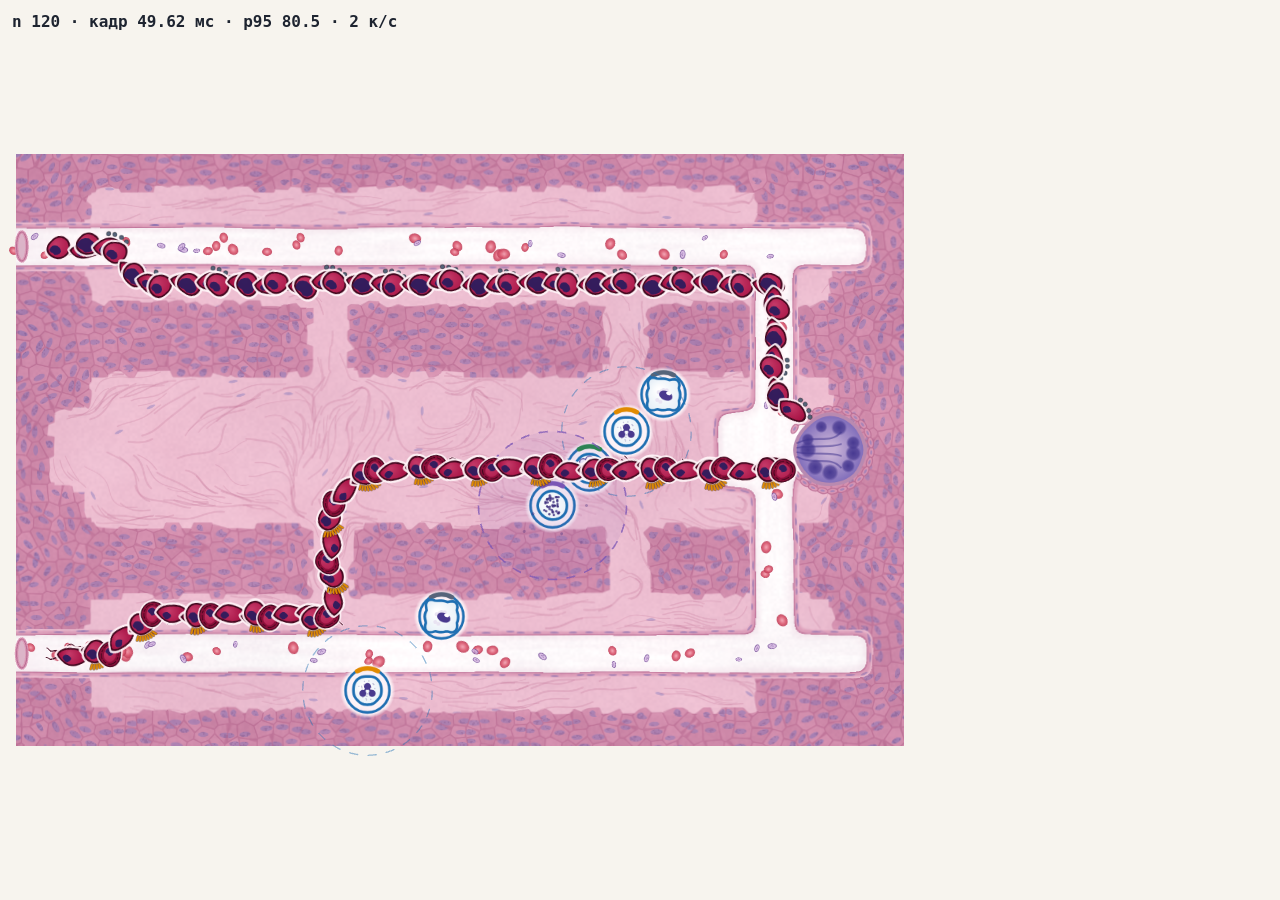
==== bench.html @ c832f94b "Playtest build from e0ecde8" ====
<!doctype html>
<html lang="ru">
  <head>
    <meta charset="utf-8" />
    <meta name="viewport" content="width=device-width, initial-scale=1" />
    <title>Антиген · замер кадра «Препарата»</title>
    <script type="module" crossorigin src="./assets/bench-DSegKqXM.js"></script>
    <link rel="modulepreload" crossorigin href="./assets/palette-DT21u18W.js">
    <link rel="modulepreload" crossorigin href="./assets/State-3sV0XrC-.js">
    <link rel="modulepreload" crossorigin href="./assets/MeshGeometry-Dhbknui1.js">
    <link rel="modulepreload" crossorigin href="./assets/split-Qk2FD0pM.js">
    <link rel="modulepreload" crossorigin href="./assets/tuning-CKv8N25u.js">
    <link rel="modulepreload" crossorigin href="./assets/playback-ByCJbk6J.js">
    <link rel="modulepreload" crossorigin href="./assets/Filter-kB4V2wvN.js">
    <link rel="modulepreload" crossorigin href="./assets/palette-css-BY85Wzkj.js">
    <link rel="stylesheet" crossorigin href="./assets/split-1DLoqM17.css">
  </head>
  <!--
    Стенд замера кадра поля «Препарата» (ART §4.4, этап 5 переноса): синтетическая толпа идёт по
    просвету через тот же реестр, воспроизведение и мир, что в игре. Адрес: `?n=<существ>` (120 по
    умолчанию), `?s=<секунд замера>` (5), `?t=<с>` — время косметики стоит, `?reduced=1`.
    Итог — в `window.__bench` и в углу поля.
  -->
  <body data-antigen-page="bench">
    <div id="app">
      <canvas id="field"></canvas>
      <div id="hud"></div>
    </div>
  </body>
</html>
---- assets/split-1DLoqM17.css ----
@font-face{font-family:Inter;font-style:normal;font-weight:600;font-display:swap;src:url(../fonts/inter-semibold-latin-cyrillic.woff2) format("woff2")}@font-face{font-family:Inter;font-style:normal;font-weight:700;font-display:swap;src:url(../fonts/inter-bold-latin-cyrillic.woff2) format("woff2")}@font-face{font-family:IBM Plex Mono;font-style:normal;font-weight:400;font-display:swap;src:url(../fonts/ibm-plex-mono-regular-latin-cyrillic.woff2) format("woff2")}:root{--ui-scale: 1;font-size:calc(14px * var(--ui-scale))}:root{--font-ui: "Inter", system-ui, Arial, sans-serif;--font-mono: "IBM Plex Mono", ui-monospace, Menlo, monospace;--line: color-mix(in srgb, var(--c-ui) 16%, transparent);--line-strong: color-mix(in srgb, var(--c-ui) 35%, transparent);--shadow: color-mix(in srgb, var(--c-ink) 15%, transparent)}html,body{margin:0;height:100%}body{font-family:var(--font-ui);font-weight:600;color:var(--c-ui);background:var(--c-bg);overflow:hidden}@media (max-width: 959px),(max-height: 539px){body{overflow:auto}}#app{position:relative;height:100dvh}#app{min-width:720px;min-height:405px}#field{position:absolute;left:0;top:0;display:block}#hud{position:absolute;top:0;right:0;bottom:0;left:0;z-index:10;pointer-events:none}#hud button,#hud .bar{pointer-events:auto}#hud:has(.info[data-open=true]){z-index:25}#panel{position:absolute;z-index:20;pointer-events:auto;box-sizing:border-box}#panel,.bar,.chips,.ttag,.ctip,.note{transform-origin:0 0}.winnote{position:absolute;left:0;right:0;top:0;margin:0;padding:4px 12px;font-size:14px;line-height:20px;text-align:center;background:var(--c-ui);color:var(--c-surface)}#screen{position:absolute;top:0;right:0;bottom:0;left:0;z-index:30;pointer-events:auto}#modal{position:absolute;top:0;right:0;bottom:0;left:0;z-index:40;pointer-events:auto}#toast{position:absolute;top:0;right:0;bottom:0;left:0;z-index:50;pointer-events:none}#screen:empty,#modal:empty{pointer-events:none}button{font:600 14px var(--font-ui);color:var(--c-ui);background:var(--c-surface);border:1.5px solid var(--line-strong);border-radius:6px;padding:3px 10px;cursor:pointer;line-height:1.2}button:hover:not(:disabled){border-color:var(--c-ui)}button:disabled,button[aria-disabled=true]{color:var(--c-disabled-text);background:var(--c-disabled-bg);border-color:var(--line)}button:disabled{cursor:default}button[aria-pressed=true]{background:var(--c-ui);color:var(--c-surface);border-color:var(--c-ui)}:focus-visible{outline:3px solid var(--c-focus);outline-offset:2px}.kbd{font:400 14px var(--font-mono);border:1px solid var(--line);border-radius:4px;padding:0 4px;background:var(--c-surface);color:var(--c-ui)}button[aria-pressed=true] .kbd{background:transparent;color:var(--c-surface);border-color:color-mix(in srgb,var(--c-surface) 60%,transparent)}.ticon{width:22px;height:22px;flex:none}.top{position:absolute;box-sizing:border-box;display:flex;align-items:center;gap:24px}.stat{display:flex;flex-direction:column;line-height:1.05}.stat__k{font-size:14px;font-weight:600;color:var(--c-muted)}.stat__v{font:700 26px var(--font-mono);font-variant-numeric:tabular-nums}.stat__v small{font-size:16px;color:var(--c-muted)}.core{flex-direction:row;align-items:center;gap:10px}.corebar{position:relative;width:200px;height:16px;border-radius:4px;background:color-mix(in srgb,var(--c-ui) 12%,transparent);overflow:hidden}.corebar__fill{position:absolute;left:0;top:0;bottom:0;background:var(--c-core-bar)}.corebar[data-state=critical] .corebar__fill{background:var(--c-danger)}.corebar__loss{position:absolute;top:0;bottom:0;background:var(--c-core-loss)}.corebar__tick{position:absolute;top:0;bottom:0;width:2px;background:var(--c-ui);opacity:.55}.state-pill{font-size:14px;font-weight:700;padding:2px 8px;border-radius:10px;border:1.5px solid currentColor;white-space:nowrap}.state-pill[data-state=healthy]{color:var(--c-state-healthy)}.state-pill[data-state=damaged]{color:var(--c-state-damaged)}.state-pill[data-state=critical]{color:var(--c-surface);background:var(--c-state-critical);border-color:var(--c-state-critical)}.tools{margin-left:auto;display:flex;gap:8px;align-items:center}.tools button{white-space:nowrap;height:34px}.info{position:relative}.info__button{width:34px;padding:0;font-style:italic;font-weight:700}.info__tip{display:none;position:absolute;right:0;top:42px;width:320px;background:var(--c-surface);border:1px solid var(--line);border-radius:8px;padding:10px 12px;font-size:14px;line-height:1.4;box-shadow:0 4px 14px var(--shadow);z-index:5}.info__tip p{margin:0 0 6px}.info__seed{font-family:var(--font-mono)}.info[data-open=true] .info__tip{display:block}.top:has(.info[data-open=true]){z-index:1}.small .top{gap:14px}.small .stat__v{font-size:22px}.small .corebar{width:140px}.small .tools .kbd{display:none}.small .tools button{height:32px;padding:3px 8px}.panel{display:flex;flex-direction:column;gap:6px;height:100%;box-sizing:border-box;padding:0 0 2px;font-size:14px}.panel__head{margin:0;font-size:16px;font-weight:700;line-height:22px;flex:none}.panel__empty{margin:0;color:var(--c-muted);line-height:1.35;border:1.5px dashed var(--line);border-radius:8px;padding:6px 10px}.cards{display:flex;flex-direction:column;gap:6px;flex:none;margin:0;padding:0;list-style:none}.card{background:var(--c-surface);border:1.5px solid var(--line);border-radius:8px;padding:5px 9px 6px;display:flex;flex-direction:column;gap:3px;container-type:inline-size}.card__r1,.card__r3{display:flex;align-items:center;gap:8px;height:28px}.card__title{font-size:15px;font-weight:700;white-space:nowrap;flex:none}.card__count{flex:1;min-width:0;font-size:14px;color:var(--c-muted);white-space:nowrap;overflow:hidden;text-overflow:ellipsis}.card__count-short{display:none}@container (max-width: 250px){.card__count-full{display:none}.card__count-short{display:inline}}.card__r2{display:grid;grid-template-columns:minmax(0,1fr) auto;grid-template-rows:19px 26px;column-gap:8px;row-gap:1px;align-items:center;font-size:14px;line-height:19px}.card__change{grid-column:1 / 3;display:flex;gap:6px;min-width:0}.card__change b,.card__danger{white-space:nowrap;overflow:hidden;text-overflow:ellipsis}.card__gen{white-space:nowrap;color:var(--c-muted)}.card__danger{color:var(--c-muted)}.card__more{grid-column:2;grid-row:2;height:26px;padding:1px 9px}.card__answer{flex:1;min-width:0;font-size:14px;white-space:nowrap;overflow:hidden;text-overflow:ellipsis}.card button{flex:none;height:28px;padding:2px 9px;white-space:nowrap}.card__more[aria-expanded=true]{background:var(--c-open-bg);border-color:var(--c-accent);color:var(--c-ui)}.card[data-active=true]{border-color:var(--c-ui);box-shadow:0 0 0 2px var(--line-strong)}.card[data-open=true]{box-shadow:inset 4px 0 0 var(--c-accent)}.card[data-active=true][data-open=true]{box-shadow:0 0 0 2px var(--line-strong),inset 4px 0 0 var(--c-accent)}.card[data-linked=true]{outline:2px dashed var(--line-strong);outline-offset:-4px}.small .card__title{font-size:14px}.small .card button{padding:2px 7px}.small .panel__head{display:none}.small .panel,.small .cards,.small .lower{gap:5px}.small .card{padding:4px 8px 5px;gap:2px}.lower{flex:1;min-height:0;display:flex;flex-direction:column;gap:6px;position:relative}.dz{flex:1;min-height:0;overflow:hidden auto;overscroll-behavior:contain}.dz__below{position:sticky;bottom:0;text-align:right;font-size:14px;font-weight:600;line-height:20px;padding:10px 8px 0;background:linear-gradient(transparent,var(--c-bg) 55%);pointer-events:none}.hint{margin:0;font-size:14px;line-height:1.35;color:var(--c-muted);border:1.5px dashed var(--line);border-radius:8px;padding:6px 10px}.detail{position:relative;background:var(--c-surface);border:1.5px solid var(--c-ui);border-radius:8px;padding:6px 34px 8px 10px;font-size:14px;line-height:1.4}.detail__title{font-size:15px;font-weight:700;margin:0 0 2px}.detail p{margin:4px 0 0}.detail__note{color:var(--c-warn)}.detail__x,.ctip__x{position:absolute;right:4px;top:3px;border:0;background:none;font-size:20px;line-height:1;padding:2px 8px}.detail__x:hover,.ctip__x:hover{background:var(--c-hover-bg)}.pair{display:flex;align-items:center;gap:4px;flex-wrap:wrap;margin:2px 0}.pair canvas{height:40px;width:auto}.pair__look{color:var(--c-muted);margin-left:6px}.small .pair canvas,.small .pair__arrow{display:none}.dsw{display:flex;gap:4px;margin:0 0 4px}.dsw button{width:34px;height:30px;padding:0;display:grid;place-items:center}.shop{display:grid;grid-template-columns:1fr 1fr;gap:5px;flex:none}.shop__item{display:grid;grid-template-columns:26px 1fr;column-gap:7px;align-items:center;text-align:left;padding:3px 8px;min-height:36px}.shop__item .ticon{width:26px;height:26px}.shop__name{font-weight:700;white-space:nowrap;overflow:hidden;text-overflow:ellipsis}.shop__price{display:none;font:400 14px var(--font-mono)}.panel:is([data-mode=compact],[data-mode=tight]) .shop__price{display:block}.shop__role{display:none;grid-column:2;font-weight:600;color:var(--c-muted);white-space:nowrap;overflow:hidden;text-overflow:ellipsis}.shop__item[aria-pressed=true] .shop__role{color:color-mix(in srgb,var(--c-surface) 88%,transparent)}.roomy .panel[data-mode=stack] .shop__item{grid-template-rows:auto auto;min-height:46px}.roomy .panel[data-mode=stack] .shop__item .ticon{grid-row:1 / 3}.roomy .panel[data-mode=stack] .shop__role{display:block}.panel[data-mode=tight][data-detail=true] .shop{display:none}.panel:is([data-mode=compact],[data-mode=tight]) .shop{grid-template-columns:repeat(4,1fr);gap:4px}.panel:is([data-mode=compact],[data-mode=tight]) .shop__item{position:relative;grid-template-columns:1fr;justify-items:center;row-gap:1px;padding:3px 2px;min-height:46px}.panel:is([data-mode=compact],[data-mode=tight]) .shop__name{display:none}.panel:is([data-mode=compact],[data-mode=tight]) .shop__item:is(:hover,:focus-visible):after{content:attr(data-name);position:absolute;bottom:calc(100% + 5px);left:50%;transform:translate(-50%);background:var(--c-ui);color:var(--c-surface);font:600 14px var(--font-ui);padding:2px 8px;border-radius:5px;white-space:nowrap;z-index:6;pointer-events:none}.panel:is([data-mode=compact],[data-mode=tight]) .shop__item:first-child:is(:hover,:focus-visible):after{left:0;transform:none}.panel:is([data-mode=compact],[data-mode=tight]) .shop__item:last-child:is(:hover,:focus-visible):after{left:auto;right:0;transform:none}.bottom{position:absolute;box-sizing:border-box;display:flex;align-items:center;gap:12px;padding-top:8px}.pbar{position:absolute;left:0;right:0;top:0;height:5px;background:color-mix(in srgb,var(--c-ui) 12%,transparent);border-radius:3px;overflow:hidden}.pbar__fill{display:block;height:100%;width:0;background:var(--c-accent)}.status{flex:1;min-width:0;font-size:14px;line-height:18px;max-height:36px;overflow:hidden}.status__pause{font-weight:700;border:1.5px solid var(--c-ui);border-radius:5px;padding:0 5px;margin-right:6px}.speed{display:flex;gap:6px;flex:none}.speed button{min-width:44px;height:38px;font-size:16px}.ready{flex:none;width:124px;height:44px;font-size:17px;font-weight:700;display:flex;flex-direction:column;align-items:center;justify-content:center;border:2px solid var(--c-accent)}.ready small{font-size:14px;font-weight:600;white-space:nowrap}.small .bottom{gap:8px}.small .speed{gap:4px}.small .speed button{min-width:38px;height:34px;padding:2px 6px}.small .ready{width:104px;height:40px;font-size:15px;padding:2px 4px}.chips{position:absolute;display:flex;flex-wrap:wrap;justify-content:flex-end;gap:6px;pointer-events:none}.chip{background:color-mix(in srgb,var(--c-surface) 95%,transparent);border:1px solid var(--line);border-radius:6px;padding:1px 8px;font-size:14px;line-height:20px;white-space:nowrap;box-shadow:0 1px 4px var(--shadow)}.chip__sw{display:inline-block;width:14px;height:14px;border-radius:3px;vertical-align:-2px;margin:0 4px 0 6px;box-sizing:border-box}.chip__sw[data-kind=ok]{background:color-mix(in srgb,var(--c-build-ok) 16%,transparent);border:2px solid var(--c-build-ok-edge)}.chip__sw[data-kind=busy]{border:2px solid var(--c-ally)}.chip__sw[data-kind=path]{background:repeating-linear-gradient(135deg,var(--c-path-hatch) 0 2px,transparent 2px 6px)}.chip__sw[data-kind=arrow]{width:18px;height:12px;margin:0 6px 0 0;vertical-align:-1px;border-radius:0;background:var(--c-route-main);clip-path:polygon(0 40%,60% 40%,60% 5%,100% 50%,60% 95%,60% 60%,0 60%)}.ttag{position:absolute;font-size:14px;font-weight:700;color:var(--c-surface);background:var(--c-tower-tag);border-radius:5px;padding:1px 8px;white-space:nowrap;box-shadow:0 1px 4px var(--shadow);pointer-events:none}.ctip{position:absolute;box-sizing:border-box;background:var(--c-surface);border:1.5px solid var(--c-ui);border-radius:8px;padding:8px 10px;font-size:14px;line-height:1.35;width:260px;box-shadow:0 4px 14px var(--shadow)}.ctip__head{display:block;font-size:15px;font-weight:700;padding-right:26px}.ctip__sub{color:var(--c-muted)}.ctip ul{margin:4px 0 0;padding-left:18px}.small .ctip{width:230px}.note{position:absolute;margin:0;background:var(--c-ui);color:var(--c-surface);border-radius:8px;padding:7px 11px;font-size:14px;max-width:340px}
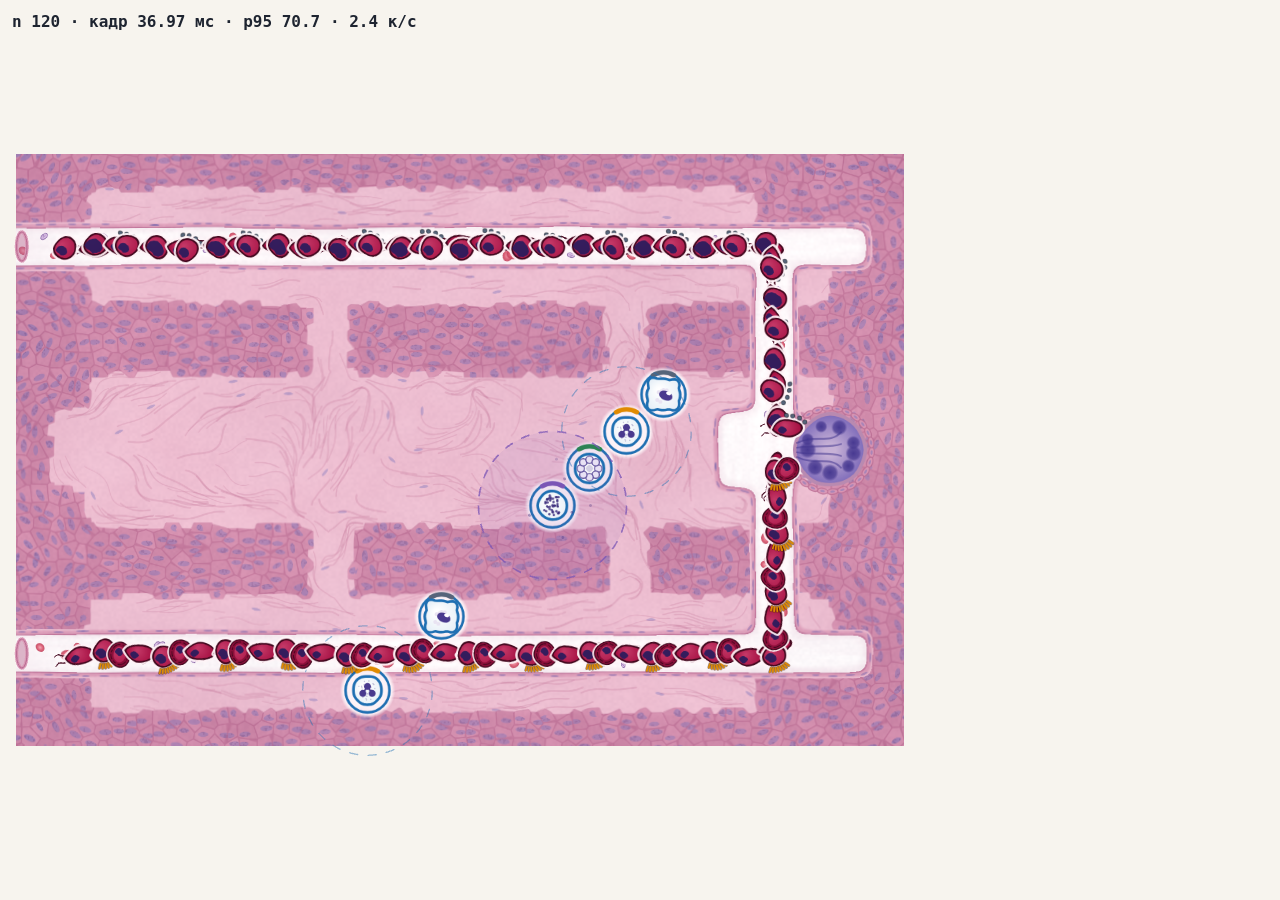
==== commit c425c36f: "Playtest build from b013c5e" ====
--- a/bench.html
+++ b/bench.html
@@ -4,15 +4,15 @@
     <meta charset="utf-8" />
     <meta name="viewport" content="width=device-width, initial-scale=1" />
     <title>Антиген · замер кадра «Препарата»</title>
-    <script type="module" crossorigin src="./assets/bench-DSegKqXM.js"></script>
-    <link rel="modulepreload" crossorigin href="./assets/palette-DT21u18W.js">
+    <script type="module" crossorigin src="./assets/bench-BtGy81c6.js"></script>
+    <link rel="modulepreload" crossorigin href="./assets/palette-DjlnZZjb.js">
     <link rel="modulepreload" crossorigin href="./assets/State-3sV0XrC-.js">
-    <link rel="modulepreload" crossorigin href="./assets/MeshGeometry-Dhbknui1.js">
-    <link rel="modulepreload" crossorigin href="./assets/split-Qk2FD0pM.js">
-    <link rel="modulepreload" crossorigin href="./assets/tuning-CKv8N25u.js">
-    <link rel="modulepreload" crossorigin href="./assets/playback-ByCJbk6J.js">
-    <link rel="modulepreload" crossorigin href="./assets/Filter-kB4V2wvN.js">
-    <link rel="modulepreload" crossorigin href="./assets/palette-css-BY85Wzkj.js">
+    <link rel="modulepreload" crossorigin href="./assets/MeshGeometry-Clv7HxyO.js">
+    <link rel="modulepreload" crossorigin href="./assets/split-DsLal9C8.js">
+    <link rel="modulepreload" crossorigin href="./assets/tuning-BKMcTrSO.js">
+    <link rel="modulepreload" crossorigin href="./assets/playback-_tW5MtfE.js">
+    <link rel="modulepreload" crossorigin href="./assets/Filter-B0BjdHb_.js">
+    <link rel="modulepreload" crossorigin href="./assets/palette-css-MkueVC5z.js">
     <link rel="stylesheet" crossorigin href="./assets/split-1DLoqM17.css">
   </head>
   <!--
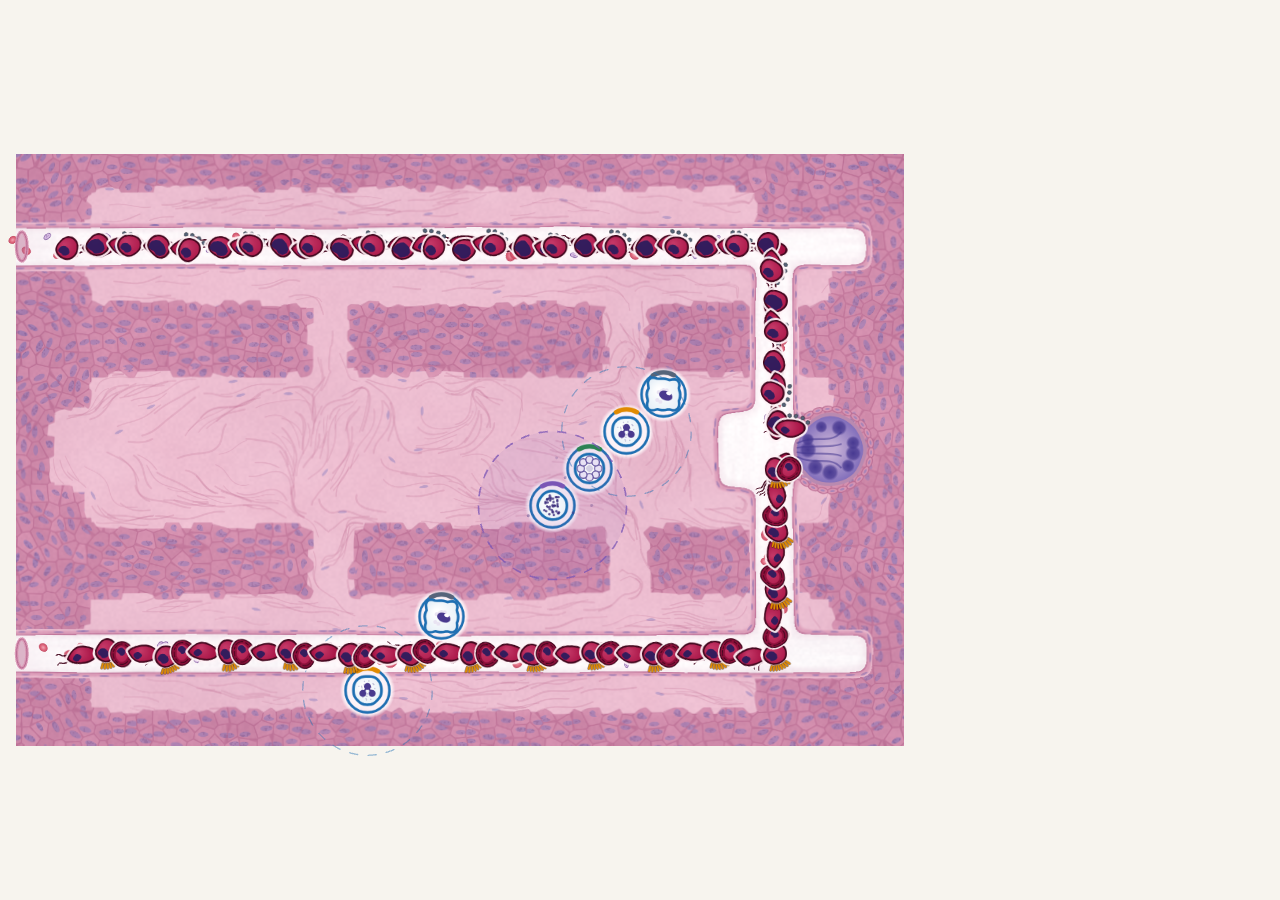
==== commit 9e1033f3: "Playtest build from 42fc6c6" ====
--- a/bench.html
+++ b/bench.html
@@ -4,16 +4,16 @@
     <meta charset="utf-8" />
     <meta name="viewport" content="width=device-width, initial-scale=1" />
     <title>Антиген · замер кадра «Препарата»</title>
-    <script type="module" crossorigin src="./assets/bench-BtGy81c6.js"></script>
-    <link rel="modulepreload" crossorigin href="./assets/palette-DjlnZZjb.js">
+    <script type="module" crossorigin src="./assets/bench-DaEhDoe5.js"></script>
+    <link rel="modulepreload" crossorigin href="./assets/palette-DziXXfuJ.js">
     <link rel="modulepreload" crossorigin href="./assets/State-3sV0XrC-.js">
-    <link rel="modulepreload" crossorigin href="./assets/MeshGeometry-Clv7HxyO.js">
-    <link rel="modulepreload" crossorigin href="./assets/split-DsLal9C8.js">
+    <link rel="modulepreload" crossorigin href="./assets/MeshGeometry-62FkvZzO.js">
+    <link rel="modulepreload" crossorigin href="./assets/split-k0N1a-hd.js">
     <link rel="modulepreload" crossorigin href="./assets/tuning-BKMcTrSO.js">
-    <link rel="modulepreload" crossorigin href="./assets/playback-_tW5MtfE.js">
-    <link rel="modulepreload" crossorigin href="./assets/Filter-B0BjdHb_.js">
-    <link rel="modulepreload" crossorigin href="./assets/palette-css-MkueVC5z.js">
-    <link rel="stylesheet" crossorigin href="./assets/split-1DLoqM17.css">
+    <link rel="modulepreload" crossorigin href="./assets/playback-Cn08gkO4.js">
+    <link rel="modulepreload" crossorigin href="./assets/Filter-qYrCkX9J.js">
+    <link rel="modulepreload" crossorigin href="./assets/palette-css-D6oZq8pp.js">
+    <link rel="stylesheet" crossorigin href="./assets/split-C1EsNwMP.css">
   </head>
   <!--
     Стенд замера кадра поля «Препарата» (ART §4.4, этап 5 переноса): синтетическая толпа идёт по
--- a/assets/split-C1EsNwMP.css
+++ b/assets/split-C1EsNwMP.css
@@ -0,0 +1 @@
+@font-face{font-family:Inter;font-style:normal;font-weight:600;font-display:swap;src:url(../fonts/inter-semibold-latin-cyrillic.woff2) format("woff2")}@font-face{font-family:Inter;font-style:normal;font-weight:700;font-display:swap;src:url(../fonts/inter-bold-latin-cyrillic.woff2) format("woff2")}@font-face{font-family:IBM Plex Mono;font-style:normal;font-weight:400;font-display:swap;src:url(../fonts/ibm-plex-mono-regular-latin-cyrillic.woff2) format("woff2")}:root{--ui-scale: 1;font-size:calc(14px * var(--ui-scale))}:root{--font-ui: "Inter", system-ui, Arial, sans-serif;--font-mono: "IBM Plex Mono", ui-monospace, Menlo, monospace;--line: color-mix(in srgb, var(--c-ui) 16%, transparent);--line-strong: color-mix(in srgb, var(--c-ui) 35%, transparent);--shadow: color-mix(in srgb, var(--c-ink) 15%, transparent)}html,body{margin:0;height:100%}body{font-family:var(--font-ui);font-weight:600;color:var(--c-ui);background:var(--c-bg);overflow:hidden}@media (max-width: 959px),(max-height: 539px){body{overflow:auto}}#app{position:relative;height:100dvh}#app{min-width:720px;min-height:405px}#field{position:absolute;left:0;top:0;display:block}#hud{position:absolute;top:0;right:0;bottom:0;left:0;z-index:10;pointer-events:none}#hud button,#hud .bar{pointer-events:auto}#hud:has(.info[data-open=true]){z-index:25}#panel{position:absolute;z-index:20;pointer-events:auto;box-sizing:border-box}#panel,.bar,.chips,.ttag,.ctip,.note{transform-origin:0 0}.winnote{position:absolute;left:0;right:0;top:0;margin:0;padding:4px 12px;font-size:14px;line-height:20px;text-align:center;background:var(--c-ui);color:var(--c-surface)}#screen{position:absolute;top:0;right:0;bottom:0;left:0;z-index:30;pointer-events:auto}#modal{position:absolute;top:0;right:0;bottom:0;left:0;z-index:40;pointer-events:auto}#toast{position:absolute;top:0;right:0;bottom:0;left:0;z-index:50;pointer-events:none}#screen:empty,#modal:empty{pointer-events:none}button{font:600 14px var(--font-ui);color:var(--c-ui);background:var(--c-surface);border:1.5px solid var(--line-strong);border-radius:6px;padding:3px 10px;cursor:pointer;line-height:1.2}button:hover:not(:disabled){border-color:var(--c-ui)}button:disabled,button[aria-disabled=true]{color:var(--c-disabled-text);background:var(--c-disabled-bg);border-color:var(--line)}button:disabled{cursor:default}button[aria-pressed=true]{background:var(--c-ui);color:var(--c-surface);border-color:var(--c-ui)}:focus-visible{outline:3px solid var(--c-focus);outline-offset:2px}.kbd{font:400 14px var(--font-mono);border:1px solid var(--line);border-radius:4px;padding:0 4px;background:var(--c-surface);color:var(--c-ui)}button[aria-pressed=true] .kbd{background:transparent;color:var(--c-surface);border-color:color-mix(in srgb,var(--c-surface) 60%,transparent)}.ticon{width:22px;height:22px;flex:none}.top{position:absolute;box-sizing:border-box;display:flex;align-items:center;gap:24px}.stat{display:flex;flex-direction:column;line-height:1.05}.stat__k{font-size:14px;font-weight:600;color:var(--c-muted)}.stat__v{font:700 26px var(--font-mono);font-variant-numeric:tabular-nums}.stat__v small{font-size:16px;color:var(--c-muted)}.stat__gain:not(:empty){margin-left:6px;cursor:help}.core{flex-direction:row;align-items:center;gap:10px}.corebar{position:relative;width:200px;height:16px;border-radius:4px;background:color-mix(in srgb,var(--c-ui) 12%,transparent);overflow:hidden}.corebar__fill{position:absolute;left:0;top:0;bottom:0;background:var(--c-core-bar)}.corebar[data-state=critical] .corebar__fill{background:var(--c-danger)}.corebar__loss{position:absolute;top:0;bottom:0;background:var(--c-core-loss)}.corebar__tick{position:absolute;top:0;bottom:0;width:2px;background:var(--c-ui);opacity:.55}.state-pill{font-size:14px;font-weight:700;padding:2px 8px;border-radius:10px;border:1.5px solid currentColor;white-space:nowrap}.state-pill[data-state=healthy]{color:var(--c-state-healthy)}.state-pill[data-state=damaged]{color:var(--c-state-damaged)}.state-pill[data-state=critical]{color:var(--c-surface);background:var(--c-state-critical);border-color:var(--c-state-critical)}.tools{margin-left:auto;display:flex;gap:8px;align-items:center}.tools button{white-space:nowrap;height:34px}.info{position:relative}.info__button{width:34px;padding:0;font-style:italic;font-weight:700}.info__tip{display:none;position:absolute;right:0;top:42px;width:320px;background:var(--c-surface);border:1px solid var(--line);border-radius:8px;padding:10px 12px;font-size:14px;line-height:1.4;box-shadow:0 4px 14px var(--shadow);z-index:5}.info__tip p{margin:0 0 6px}.info__seed{font-family:var(--font-mono)}.info[data-open=true] .info__tip{display:block}.top:has(.info[data-open=true]){z-index:1}.small .top{gap:14px}.small .stat__v{font-size:22px}.small .corebar{width:140px}.small .tools .kbd{display:none}.small .tools button{height:32px;padding:3px 8px}.panel{display:flex;flex-direction:column;gap:6px;height:100%;box-sizing:border-box;padding:0 0 2px;font-size:14px}.panel__head{margin:0;font-size:16px;font-weight:700;line-height:22px;flex:none}.panel__empty{margin:0;color:var(--c-muted);line-height:1.35;border:1.5px dashed var(--line);border-radius:8px;padding:6px 10px}.cards{display:flex;flex-direction:column;gap:6px;flex:none;margin:0;padding:0;list-style:none}.card{background:var(--c-surface);border:1.5px solid var(--line);border-radius:8px;padding:5px 9px 6px;display:flex;flex-direction:column;gap:3px}.card__r1,.card__r3{display:flex;align-items:center;gap:8px;height:28px}.card__title{font-size:15px;font-weight:700;white-space:nowrap;flex:none}.card__count{flex:1;min-width:0;font-size:14px;color:var(--c-muted);white-space:nowrap;overflow:hidden;text-overflow:ellipsis}.card__count-short,.card__count[data-short=true] .card__count-full{display:none}.card__count[data-short=true] .card__count-short{display:inline}.card__r2{display:grid;grid-template-columns:minmax(0,1fr) auto;grid-template-rows:19px 26px;column-gap:8px;row-gap:1px;align-items:center;font-size:14px;line-height:19px}.card__change{grid-column:1 / 3;display:flex;gap:6px;min-width:0}.card__change b,.card__danger{white-space:nowrap;overflow:hidden;text-overflow:ellipsis}.card__gen{white-space:nowrap;color:var(--c-muted)}.card__danger{color:var(--c-muted)}.card__more{grid-column:2;grid-row:2;height:26px;padding:1px 9px}.card__answer{flex:1;min-width:0;font-size:14px;white-space:nowrap;overflow:hidden;text-overflow:ellipsis}.card button{flex:none;height:28px;padding:2px 9px;white-space:nowrap}.card__more[aria-expanded=true]{background:var(--c-open-bg);border-color:var(--c-accent);color:var(--c-ui)}.card[data-active=true]{border-color:var(--c-ui);box-shadow:0 0 0 2px var(--line-strong)}.card[data-open=true]{box-shadow:inset 4px 0 0 var(--c-accent)}.card[data-active=true][data-open=true]{box-shadow:0 0 0 2px var(--line-strong),inset 4px 0 0 var(--c-accent)}.card[data-linked=true]{outline:2px dashed var(--line-strong);outline-offset:-4px}.small .card__title{font-size:14px}.small .card button{padding:2px 7px}.small .panel__head{display:none}.small .panel,.small .cards,.small .lower{gap:5px}.small .card{padding:4px 8px 5px;gap:2px}.lower{flex:1;min-height:0;display:flex;flex-direction:column;gap:6px;position:relative}.dz{flex:1;min-height:0;overflow:hidden auto;overscroll-behavior:contain}.dz__below{position:sticky;bottom:0;text-align:right;font-size:14px;font-weight:600;line-height:20px;padding:10px 8px 0;background:linear-gradient(transparent,var(--c-bg) 55%);pointer-events:none}.hint{margin:0;font-size:14px;line-height:1.35;color:var(--c-muted);border:1.5px dashed var(--line);border-radius:8px;padding:6px 10px}.detail{position:relative;background:var(--c-surface);border:1.5px solid var(--c-ui);border-radius:8px;padding:6px 34px 8px 10px;font-size:14px;line-height:1.4}.detail__title{font-size:15px;font-weight:700;margin:0 0 2px}.detail p{margin:4px 0 0}.detail__note{color:var(--c-warn)}.detail__x,.ctip__x{position:absolute;right:4px;top:3px;border:0;background:none;font-size:20px;line-height:1;padding:2px 8px}.detail__x:hover,.ctip__x:hover{background:var(--c-hover-bg)}.pair{display:flex;align-items:center;gap:4px;flex-wrap:wrap;margin:2px 0}.pair canvas{height:40px;width:auto}.pair__look{color:var(--c-muted);margin-left:6px}.small .pair canvas,.small .pair__arrow{display:none}.dsw{display:flex;gap:4px;margin:0 0 4px}.dsw button{width:34px;height:30px;padding:0;display:grid;place-items:center}.shop{display:grid;grid-template-columns:1fr 1fr;gap:5px;flex:none;container:shop / inline-size}.shop__item{display:grid;grid-template-columns:26px 1fr;column-gap:7px;align-items:center;text-align:left;padding:3px 8px;min-height:36px}.shop__item .ticon{width:26px;height:26px}.shop__name{font-weight:700;white-space:nowrap;overflow:hidden;text-overflow:ellipsis}.shop__price{display:none;font:400 14px var(--font-mono)}.panel:is([data-mode=compact],[data-mode=tight]) .shop__price{display:block}.shop__role{display:none;grid-column:2;font-weight:600;color:var(--c-muted);white-space:nowrap;overflow:hidden;text-overflow:ellipsis}.shop__item[aria-pressed=true] .shop__role{color:color-mix(in srgb,var(--c-surface) 88%,transparent)}.roomy .panel[data-mode=stack] .shop__item{grid-template-rows:auto auto;min-height:46px}.roomy .panel[data-mode=stack] .shop__item .ticon{grid-row:1 / 3}.roomy .panel[data-mode=stack] .shop__role{display:block}@container shop (max-width: 352px){.panel[data-mode=stack] .shop__item{grid-template-columns:22px 1fr;column-gap:5px;padding:3px 5px}.panel[data-mode=stack] .shop__item .ticon{width:22px;height:22px}.roomy .panel[data-mode=stack] .shop__item .ticon{grid-row:auto}.roomy .panel[data-mode=stack] .shop__role{grid-column:1 / 3}}.panel[data-mode=tight][data-detail=true] .shop{display:none}.panel:is([data-mode=compact],[data-mode=tight]) .shop{grid-template-columns:repeat(4,1fr);gap:4px}.panel:is([data-mode=compact],[data-mode=tight]) .shop__item{position:relative;grid-template-columns:1fr;justify-items:center;row-gap:1px;padding:3px 2px;min-height:46px}.panel:is([data-mode=compact],[data-mode=tight]) .shop__name{display:none}.panel:is([data-mode=compact],[data-mode=tight]) .shop__item:is(:hover,:focus-visible):after{content:attr(data-name);position:absolute;bottom:calc(100% + 5px);left:50%;transform:translate(-50%);background:var(--c-ui);color:var(--c-surface);font:600 14px var(--font-ui);padding:2px 8px;border-radius:5px;white-space:nowrap;z-index:6;pointer-events:none}.panel:is([data-mode=compact],[data-mode=tight]) .shop__item:first-child:is(:hover,:focus-visible):after{left:0;transform:none}.panel:is([data-mode=compact],[data-mode=tight]) .shop__item:last-child:is(:hover,:focus-visible):after{left:auto;right:0;transform:none}.bottom{position:absolute;box-sizing:border-box;display:flex;align-items:center;gap:12px;padding-top:8px}.pbar{position:absolute;left:0;right:0;top:0;height:5px;background:color-mix(in srgb,var(--c-ui) 12%,transparent);border-radius:3px;overflow:hidden}.pbar__fill{display:block;height:100%;width:0;background:var(--c-accent)}.status{flex:1;min-width:0;font-size:14px;line-height:18px;max-height:36px;overflow:hidden}.status__pause{font-weight:700;border:1.5px solid var(--c-ui);border-radius:5px;padding:0 5px;margin-right:6px}.speed{display:flex;gap:6px;flex:none}.speed button{min-width:44px;height:38px;font-size:16px}.ready{flex:none;width:124px;height:44px;font-size:17px;font-weight:700;display:flex;flex-direction:column;align-items:center;justify-content:center;border:2px solid var(--c-accent)}.ready small{font-size:14px;font-weight:600;white-space:nowrap}.small .bottom{gap:8px}.small .speed{gap:4px}.small .speed button{min-width:38px;height:34px;padding:2px 6px}.small .ready{width:104px;height:40px;font-size:15px;padding:2px 4px}.chips{position:absolute;display:flex;flex-wrap:wrap;justify-content:flex-end;gap:6px;pointer-events:none}.chip{background:color-mix(in srgb,var(--c-surface) 95%,transparent);border:1px solid var(--line);border-radius:6px;padding:1px 8px;font-size:14px;line-height:20px;white-space:nowrap;box-shadow:0 1px 4px var(--shadow)}.chip__sw{display:inline-block;width:14px;height:14px;border-radius:3px;vertical-align:-2px;margin:0 4px 0 6px;box-sizing:border-box}.chip__sw[data-kind=ok]{background:color-mix(in srgb,var(--c-build-ok) 16%,transparent);border:2px solid var(--c-build-ok-edge)}.chip__sw[data-kind=busy]{border:2px solid var(--c-ally)}.chip__sw[data-kind=path]{background:repeating-linear-gradient(135deg,var(--c-path-hatch) 0 2px,transparent 2px 6px)}.chip__sw[data-kind=arrow]{width:18px;height:12px;margin:0 6px 0 0;vertical-align:-1px;border-radius:0;background:var(--c-route-main);clip-path:polygon(0 40%,60% 40%,60% 5%,100% 50%,60% 95%,60% 60%,0 60%)}.ttag{position:absolute;font-size:14px;font-weight:700;color:var(--c-surface);background:var(--c-tower-tag);border-radius:5px;padding:1px 8px;white-space:nowrap;box-shadow:0 1px 4px var(--shadow);pointer-events:none}.ctip{position:absolute;box-sizing:border-box;background:var(--c-surface);border:1.5px solid var(--c-ui);border-radius:8px;padding:8px 10px;font-size:14px;line-height:1.35;width:260px;box-shadow:0 4px 14px var(--shadow)}.ctip__head{display:block;font-size:15px;font-weight:700;padding-right:26px}.ctip__sub{color:var(--c-muted)}.ctip ul{margin:4px 0 0;padding-left:18px}.small .ctip{width:230px}.note{position:absolute;margin:0;background:var(--c-ui);color:var(--c-surface);border-radius:8px;padding:7px 11px;font-size:14px;max-width:340px}
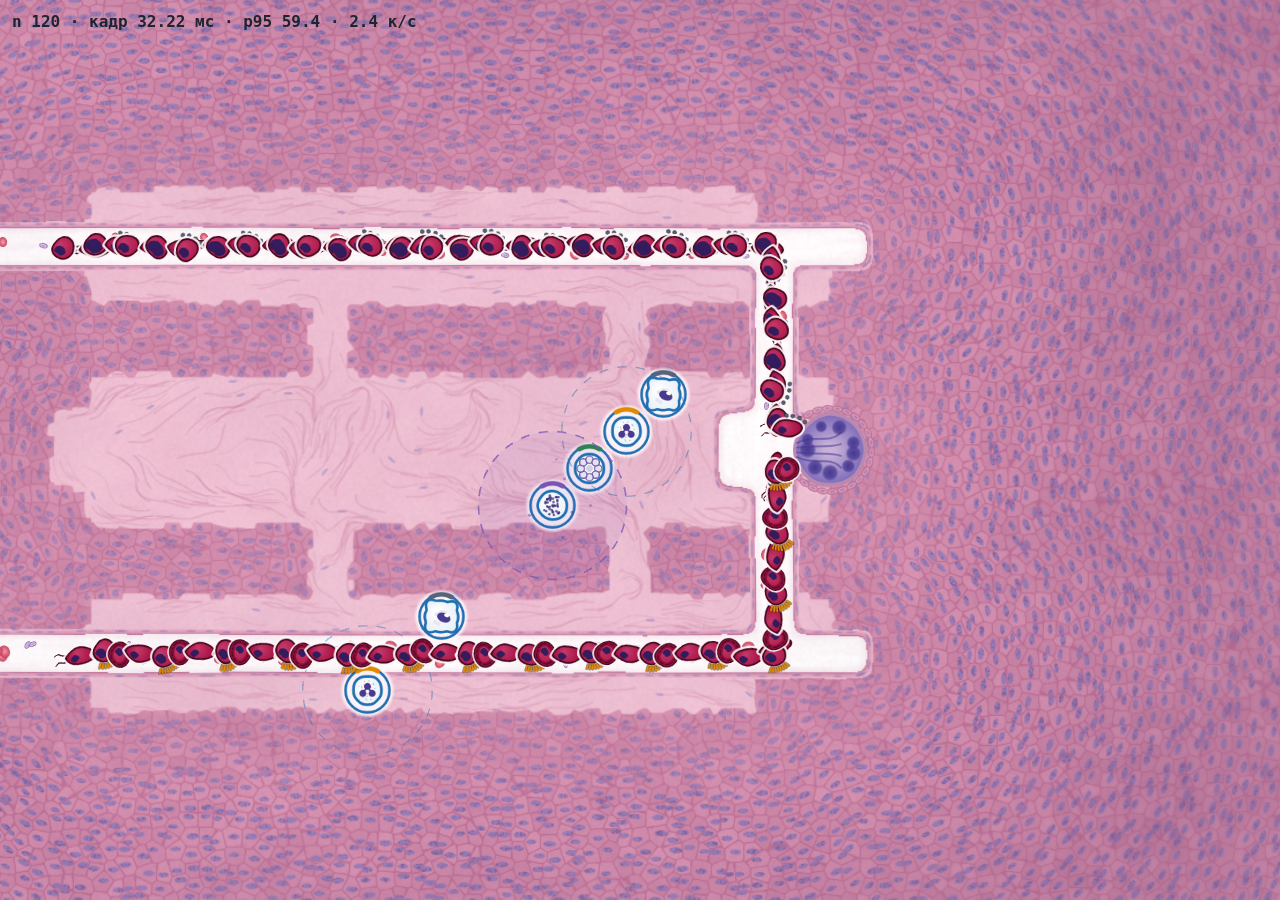
==== commit 3113ae21: "Playtest build from 788cec7" ====
--- a/bench.html
+++ b/bench.html
@@ -4,16 +4,16 @@
     <meta charset="utf-8" />
     <meta name="viewport" content="width=device-width, initial-scale=1" />
     <title>Антиген · замер кадра «Препарата»</title>
-    <script type="module" crossorigin src="./assets/bench-DaEhDoe5.js"></script>
-    <link rel="modulepreload" crossorigin href="./assets/palette-DziXXfuJ.js">
+    <script type="module" crossorigin src="./assets/bench-njf-icdO.js"></script>
+    <link rel="modulepreload" crossorigin href="./assets/palette-BxPpGKaI.js">
     <link rel="modulepreload" crossorigin href="./assets/State-3sV0XrC-.js">
-    <link rel="modulepreload" crossorigin href="./assets/MeshGeometry-62FkvZzO.js">
-    <link rel="modulepreload" crossorigin href="./assets/split-k0N1a-hd.js">
-    <link rel="modulepreload" crossorigin href="./assets/tuning-BKMcTrSO.js">
-    <link rel="modulepreload" crossorigin href="./assets/playback-Cn08gkO4.js">
-    <link rel="modulepreload" crossorigin href="./assets/Filter-qYrCkX9J.js">
-    <link rel="modulepreload" crossorigin href="./assets/palette-css-D6oZq8pp.js">
-    <link rel="stylesheet" crossorigin href="./assets/split-C1EsNwMP.css">
+    <link rel="modulepreload" crossorigin href="./assets/MeshGeometry-BpYl6XoX.js">
+    <link rel="modulepreload" crossorigin href="./assets/split-DhdfVtsW.js">
+    <link rel="modulepreload" crossorigin href="./assets/tuning-nA0snECj.js">
+    <link rel="modulepreload" crossorigin href="./assets/playback-J6x4N889.js">
+    <link rel="modulepreload" crossorigin href="./assets/Filter-BqeGcKPV.js">
+    <link rel="modulepreload" crossorigin href="./assets/palette-css-CaSkzE4H.js">
+    <link rel="stylesheet" crossorigin href="./assets/split-Cw4qb8jU.css">
   </head>
   <!--
     Стенд замера кадра поля «Препарата» (ART §4.4, этап 5 переноса): синтетическая толпа идёт по
--- a/assets/split-Cw4qb8jU.css
+++ b/assets/split-Cw4qb8jU.css
@@ -0,0 +1 @@
+@font-face{font-family:Inter;font-style:normal;font-weight:600;font-display:swap;src:url(../fonts/inter-semibold-latin-cyrillic.woff2) format("woff2")}@font-face{font-family:Inter;font-style:normal;font-weight:700;font-display:swap;src:url(../fonts/inter-bold-latin-cyrillic.woff2) format("woff2")}@font-face{font-family:IBM Plex Mono;font-style:normal;font-weight:400;font-display:swap;src:url(../fonts/ibm-plex-mono-regular-latin-cyrillic.woff2) format("woff2")}:root{--ui-scale: 1;font-size:calc(14px * var(--ui-scale))}:root{--font-ui: "Inter", system-ui, Arial, sans-serif;--font-mono: "IBM Plex Mono", ui-monospace, Menlo, monospace;--line: color-mix(in srgb, var(--c-ui) 16%, transparent);--line-strong: color-mix(in srgb, var(--c-ui) 35%, transparent);--shadow: color-mix(in srgb, var(--c-ink) 15%, transparent)}html,body{margin:0;height:100%}body{font-family:var(--font-ui);font-weight:600;color:var(--c-ui);background:var(--c-bg);overflow:hidden}@media (max-width: 959px),(max-height: 539px){body{overflow:auto}}#app{position:relative;height:100dvh}#app{min-width:720px;min-height:405px}#field{position:absolute;left:0;top:0;display:block}#hud{position:absolute;top:0;right:0;bottom:0;left:0;z-index:10;pointer-events:none}#hud button,#hud .bar{pointer-events:auto}#hud:has(.info[data-open=true]){z-index:25}#panel{position:absolute;z-index:20;pointer-events:auto;box-sizing:border-box}#panel,.bar,.chips,.ttag,.ctip,.note{transform-origin:0 0}.winnote{position:absolute;left:0;right:0;top:0;margin:0;padding:4px 12px;font-size:14px;line-height:20px;text-align:center;background:var(--c-ui);color:var(--c-surface)}#screen{position:absolute;top:0;right:0;bottom:0;left:0;z-index:30;pointer-events:auto}#modal{position:absolute;top:0;right:0;bottom:0;left:0;z-index:40;pointer-events:auto}#toast{position:absolute;top:0;right:0;bottom:0;left:0;z-index:50;pointer-events:none}#screen:empty,#modal:empty{pointer-events:none}button{font:600 14px var(--font-ui);color:var(--c-ui);background:var(--c-surface);border:1.5px solid var(--line-strong);border-radius:6px;padding:3px 10px;cursor:pointer;line-height:1.2}button:hover:not(:disabled){border-color:var(--c-ui)}button:disabled,button[aria-disabled=true]{color:var(--c-disabled-text);background:var(--c-disabled-bg);border-color:var(--line)}button:disabled{cursor:default}button[aria-pressed=true]{background:var(--c-ui);color:var(--c-surface);border-color:var(--c-ui)}:focus-visible{outline:3px solid var(--c-focus);outline-offset:2px}.kbd{font:400 14px var(--font-mono);border:1px solid var(--line);border-radius:4px;padding:0 4px;background:var(--c-surface);color:var(--c-ui)}button[aria-pressed=true] .kbd{background:transparent;color:var(--c-surface);border-color:color-mix(in srgb,var(--c-surface) 60%,transparent)}.ticon{width:22px;height:22px;flex:none}.top{position:absolute;box-sizing:border-box;display:flex;align-items:center;gap:24px}.stat{display:flex;flex-direction:column;line-height:1.05}.stat__k{font-size:14px;font-weight:600;color:var(--c-muted)}.stat__v{font:700 26px var(--font-mono);font-variant-numeric:tabular-nums}.stat__v small{font-size:16px;color:var(--c-muted)}.stat__gain:not(:empty){margin-left:6px;cursor:help}.core{flex-direction:row;align-items:center;gap:10px}.corebar{position:relative;width:200px;height:16px;border-radius:4px;background:color-mix(in srgb,var(--c-ui) 12%,transparent);overflow:hidden}.corebar__fill{position:absolute;left:0;top:0;bottom:0;background:var(--c-core-bar)}.corebar[data-state=critical] .corebar__fill{background:var(--c-danger)}.corebar__loss{position:absolute;top:0;bottom:0;background:var(--c-core-loss)}.corebar__tick{position:absolute;top:0;bottom:0;width:2px;background:var(--c-ui);opacity:.55}.state-pill{font-size:14px;font-weight:700;padding:2px 8px;border-radius:10px;border:1.5px solid currentColor;white-space:nowrap}.state-pill[data-state=healthy]{color:var(--c-state-healthy)}.state-pill[data-state=damaged]{color:var(--c-state-damaged)}.state-pill[data-state=critical]{color:var(--c-surface);background:var(--c-state-critical);border-color:var(--c-state-critical)}.tools{margin-left:auto;display:flex;gap:8px;align-items:center}.tools button{white-space:nowrap;height:34px}.info{position:relative}.info__button{width:34px;padding:0;font-style:italic;font-weight:700}.info__tip{display:none;position:absolute;right:0;top:42px;width:320px;background:var(--c-surface);border:1px solid var(--line);border-radius:8px;padding:10px 12px;font-size:14px;line-height:1.4;box-shadow:0 4px 14px var(--shadow);z-index:5}.info__tip p{margin:0 0 6px}.info__seed{font-family:var(--font-mono)}.info[data-open=true] .info__tip{display:block}.top:has(.info[data-open=true]){z-index:1}.small .top{gap:14px}.small .stat__v{font-size:22px}.small .corebar{width:140px}.small .tools .kbd{display:none}.small .tools button{height:32px;padding:3px 8px}.panel{display:flex;flex-direction:column;gap:6px;height:100%;box-sizing:border-box;padding:0 0 2px;font-size:14px}.panel__head{margin:0;font-size:16px;font-weight:700;line-height:22px;flex:none}.panel__empty{margin:0;color:var(--c-muted);line-height:1.35;border:1.5px dashed var(--line);border-radius:8px;padding:6px 10px}.cards{display:flex;flex-direction:column;gap:6px;flex:none;margin:0;padding:0;list-style:none}.card{background:var(--c-surface);border:1.5px solid var(--line);border-radius:8px;padding:5px 9px 6px;display:flex;flex-direction:column;gap:3px}.card__r1,.card__r3{display:flex;align-items:center;gap:8px;height:28px}.card__title{font-size:15px;font-weight:700;white-space:nowrap;flex:none}.card__count{flex:1;min-width:0;font-size:14px;color:var(--c-muted);white-space:nowrap;overflow:hidden;text-overflow:ellipsis}.card__count-short,.card__count[data-short=true] .card__count-full{display:none}.card__count[data-short=true] .card__count-short{display:inline}.card__r2{display:grid;grid-template-columns:minmax(0,1fr) auto;grid-template-rows:19px 26px;column-gap:8px;row-gap:1px;align-items:center;font-size:14px;line-height:19px}.card__change{grid-column:1 / 3;display:flex;gap:6px;min-width:0}.card__change b,.card__danger{white-space:nowrap;overflow:hidden;text-overflow:ellipsis}.card__gen{white-space:nowrap;color:var(--c-muted)}.card__danger{color:var(--c-muted)}.card__more{grid-column:2;grid-row:2;height:26px;padding:1px 9px}.card__answer{flex:1;min-width:0;font-size:14px;white-space:nowrap;overflow:hidden;text-overflow:ellipsis}.card button{flex:none;height:28px;padding:2px 9px;white-space:nowrap}.card__more[aria-expanded=true]{background:var(--c-open-bg);border-color:var(--c-accent);color:var(--c-ui)}.card[data-active=true]{border-color:var(--c-ui);box-shadow:0 0 0 2px var(--line-strong)}.card[data-open=true]{box-shadow:inset 4px 0 0 var(--c-accent)}.card[data-active=true][data-open=true]{box-shadow:0 0 0 2px var(--line-strong),inset 4px 0 0 var(--c-accent)}.card[data-linked=true]{outline:2px dashed var(--line-strong);outline-offset:-4px}.small .card__title{font-size:14px}.small .card button{padding:2px 7px}.small .panel__head{display:none}.small .panel,.small .cards,.small .lower{gap:5px}.small .card{padding:4px 8px 5px;gap:2px}.lower{flex:1;min-height:0;display:flex;flex-direction:column;gap:6px;position:relative}.dz{flex:1;min-height:0;overflow:hidden auto;overscroll-behavior:contain}.dz__below{position:sticky;bottom:0;text-align:right;font-size:14px;font-weight:600;line-height:20px;padding:10px 8px 0;background:linear-gradient(transparent,var(--c-bg) 55%);pointer-events:none}.hint{margin:0;font-size:14px;line-height:1.35;color:var(--c-muted);border:1.5px dashed var(--line);border-radius:8px;padding:6px 10px}.detail{position:relative;background:var(--c-surface);border:1.5px solid var(--c-ui);border-radius:8px;padding:6px 34px 8px 10px;font-size:14px;line-height:1.4}.detail__title{font-size:15px;font-weight:700;margin:0 0 2px}.detail p{margin:4px 0 0}.detail__note{color:var(--c-warn)}.detail__x,.ctip__x{position:absolute;right:4px;top:3px;border:0;background:none;font-size:20px;line-height:1;padding:2px 8px}.detail__x:hover,.ctip__x:hover{background:var(--c-hover-bg)}.pair{display:flex;align-items:center;gap:4px;flex-wrap:wrap;margin:2px 0}.pair canvas{height:40px;width:auto}.pair__look{color:var(--c-muted);margin-left:6px}.small .pair canvas,.small .pair__arrow{display:none}.dsw{display:flex;gap:4px;margin:0 0 4px}.dsw button{width:34px;height:30px;padding:0;display:grid;place-items:center}.shop{display:grid;grid-template-columns:1fr 1fr;gap:5px;flex:none;container:shop / inline-size}.shop__item{display:grid;grid-template-columns:26px 1fr;column-gap:7px;align-items:center;text-align:left;padding:3px 8px;min-height:36px}.shop__item .ticon{width:26px;height:26px}.shop__name{font-weight:700;white-space:nowrap;overflow:hidden;text-overflow:ellipsis}.shop__price{display:none;font:400 14px var(--font-mono)}.panel:is([data-mode=compact],[data-mode=tight]) .shop__price{display:block}.shop__role{display:none;grid-column:2;font-weight:600;color:var(--c-muted);white-space:nowrap;overflow:hidden;text-overflow:ellipsis}.shop__item[aria-pressed=true] .shop__role{color:color-mix(in srgb,var(--c-surface) 88%,transparent)}.roomy .panel[data-mode=stack] .shop__item{grid-template-rows:auto auto;min-height:46px}.roomy .panel[data-mode=stack] .shop__item .ticon{grid-row:1 / 3}.roomy .panel[data-mode=stack] .shop__role{display:block}@container shop (max-width: 352px){.panel[data-mode=stack] .shop__item{grid-template-columns:22px 1fr;column-gap:5px;padding:3px 5px}.panel[data-mode=stack] .shop__item .ticon{width:22px;height:22px}.roomy .panel[data-mode=stack] .shop__item .ticon{grid-row:auto}.roomy .panel[data-mode=stack] .shop__role{grid-column:1 / 3}}.panel[data-mode=tight][data-detail=true] .shop{display:none}.panel:is([data-mode=compact],[data-mode=tight]) .shop{grid-template-columns:repeat(4,1fr);gap:4px}.panel:is([data-mode=compact],[data-mode=tight]) .shop__item{position:relative;grid-template-columns:1fr;justify-items:center;row-gap:1px;padding:3px 2px;min-height:46px}.panel:is([data-mode=compact],[data-mode=tight]) .shop__name{display:none}.panel:is([data-mode=compact],[data-mode=tight]) .shop__item:is(:hover,:focus-visible):after{content:attr(data-name);position:absolute;bottom:calc(100% + 5px);left:50%;transform:translate(-50%);background:var(--c-ui);color:var(--c-surface);font:600 14px var(--font-ui);padding:2px 8px;border-radius:5px;white-space:nowrap;z-index:6;pointer-events:none}.panel:is([data-mode=compact],[data-mode=tight]) .shop__item:first-child:is(:hover,:focus-visible):after{left:0;transform:none}.panel:is([data-mode=compact],[data-mode=tight]) .shop__item:last-child:is(:hover,:focus-visible):after{left:auto;right:0;transform:none}.bottom{position:absolute;box-sizing:border-box;display:flex;align-items:center;gap:12px;padding-top:8px}.pbar{position:absolute;left:0;right:0;top:0;height:5px;background:color-mix(in srgb,var(--c-ui) 12%,transparent);border-radius:3px;overflow:hidden}.pbar__fill{display:block;height:100%;width:0;background:var(--c-accent)}.status{flex:1;min-width:0;font-size:14px;line-height:18px;max-height:36px;overflow:hidden}.status__pause{font-weight:700;border:1.5px solid var(--c-ui);border-radius:5px;padding:0 5px;margin-right:6px}.speed{display:flex;gap:6px;flex:none}.speed button{min-width:44px;height:38px;font-size:16px}.ready{flex:none;width:124px;height:44px;font-size:17px;font-weight:700;display:flex;flex-direction:column;align-items:center;justify-content:center;border:2px solid var(--c-accent)}.ready small{font-size:14px;font-weight:600;white-space:nowrap}.small .bottom{gap:8px}.small .speed{gap:4px}.small .speed button{min-width:38px;height:34px;padding:2px 6px}.small .ready{width:104px;height:40px;font-size:15px;padding:2px 4px}.chips{position:absolute;display:flex;flex-wrap:wrap;justify-content:flex-end;gap:6px;pointer-events:none}.chip{background:color-mix(in srgb,var(--c-surface) 95%,transparent);border:1px solid var(--line);border-radius:6px;padding:1px 8px;font-size:14px;line-height:20px;white-space:nowrap;box-shadow:0 1px 4px var(--shadow)}.chip__sw{display:inline-block;width:14px;height:14px;border-radius:3px;vertical-align:-2px;margin:0 4px 0 6px;box-sizing:border-box}.chip__sw[data-kind=ok]{background:color-mix(in srgb,var(--c-build-ok) 16%,transparent);border:2px solid var(--c-build-ok-edge)}.chip__sw[data-kind=busy]{border:2px solid var(--c-ally)}.chip__sw[data-kind=path]{background:repeating-linear-gradient(135deg,var(--c-path-hatch) 0 2px,transparent 2px 6px)}.chip__sw[data-kind=arrow]{width:18px;height:12px;margin:0 6px 0 0;vertical-align:-1px;border-radius:0;background:var(--c-route-main);clip-path:polygon(0 40%,60% 40%,60% 5%,100% 50%,60% 95%,60% 60%,0 60%)}.ttag{position:absolute;font-size:14px;font-weight:700;color:var(--c-surface);background:var(--c-tower-tag);border-radius:5px;padding:1px 8px;white-space:nowrap;box-shadow:0 1px 4px var(--shadow);pointer-events:none}.ctip{position:absolute;box-sizing:border-box;background:var(--c-surface);border:1.5px solid var(--c-ui);border-radius:8px;padding:8px 10px;font-size:14px;line-height:1.35;width:260px;box-shadow:0 4px 14px var(--shadow)}.ctip__head{display:block;font-size:15px;font-weight:700;padding-right:26px}.ctip__sub{color:var(--c-muted)}.ctip ul{margin:4px 0 0;padding-left:18px}.small .ctip{width:230px}.note{position:absolute;margin:0;background:var(--c-ui);color:var(--c-surface);border-radius:8px;padding:7px 11px;font-size:14px;max-width:340px}html[data-comp=immersive]{--imm-paper: color-mix(in srgb, var(--c-bg) 90%, transparent);--imm-paper-solid: color-mix(in srgb, var(--c-bg) 96%, transparent);--imm-edge: color-mix(in srgb, var(--c-ink) 14%, transparent);--imm-shadow: 0 1px 2px color-mix(in srgb, var(--c-tissue-shade) 22%, transparent), 0 8px 22px color-mix(in srgb, var(--c-tissue-shade) 18%, transparent)}html[data-comp=immersive] body{background:var(--c-far, var(--c-bg))}html[data-comp=immersive] .top{gap:8px;align-items:stretch;padding-bottom:6px}html[data-comp=immersive] .top>.stat,html[data-comp=immersive] .top>.tools{background:var(--imm-paper);border:1px solid var(--imm-edge);border-radius:10px;box-shadow:var(--imm-shadow);-webkit-backdrop-filter:blur(6px);backdrop-filter:blur(6px);padding:3px 10px 4px;justify-content:center}html[data-comp=immersive] .top>.tools{padding:4px 6px}html[data-comp=immersive] .bottom{isolation:isolate}html[data-comp=immersive] .bottom:before{content:"";position:absolute;top:-5px;right:-8px;bottom:0;left:-10px;z-index:-1;pointer-events:none;background:var(--imm-paper);border:1px solid var(--imm-edge);border-radius:12px;box-shadow:var(--imm-shadow);-webkit-backdrop-filter:blur(6px);backdrop-filter:blur(6px)}html[data-comp=immersive].small .bottom:before{top:-5px;right:-6px;bottom:0;left:-6px}html[data-comp=immersive] #panel{background:transparent}html[data-comp=immersive] .panel__empty,html[data-comp=immersive] .hint{background:var(--imm-paper-solid);border:1px solid var(--imm-edge);box-shadow:var(--imm-shadow);-webkit-backdrop-filter:blur(6px);backdrop-filter:blur(6px)}html[data-comp=immersive] .card,html[data-comp=immersive] .detail,html[data-comp=immersive] .shop__item{box-shadow:var(--imm-shadow)}html[data-comp=immersive] .card[data-active=true]{box-shadow:0 0 0 2px var(--line-strong),var(--imm-shadow)}html[data-comp=immersive] .card[data-open=true]{box-shadow:inset 4px 0 0 var(--c-accent),var(--imm-shadow)}html[data-comp=immersive] .card[data-active=true][data-open=true]{box-shadow:0 0 0 2px var(--line-strong),inset 4px 0 0 var(--c-accent),var(--imm-shadow)}html[data-comp=immersive] .panel__head{padding:2px 10px;border-radius:8px;background:var(--imm-paper);border:1px solid var(--imm-edge);box-shadow:var(--imm-shadow);-webkit-backdrop-filter:blur(6px);backdrop-filter:blur(6px);align-self:flex-start}
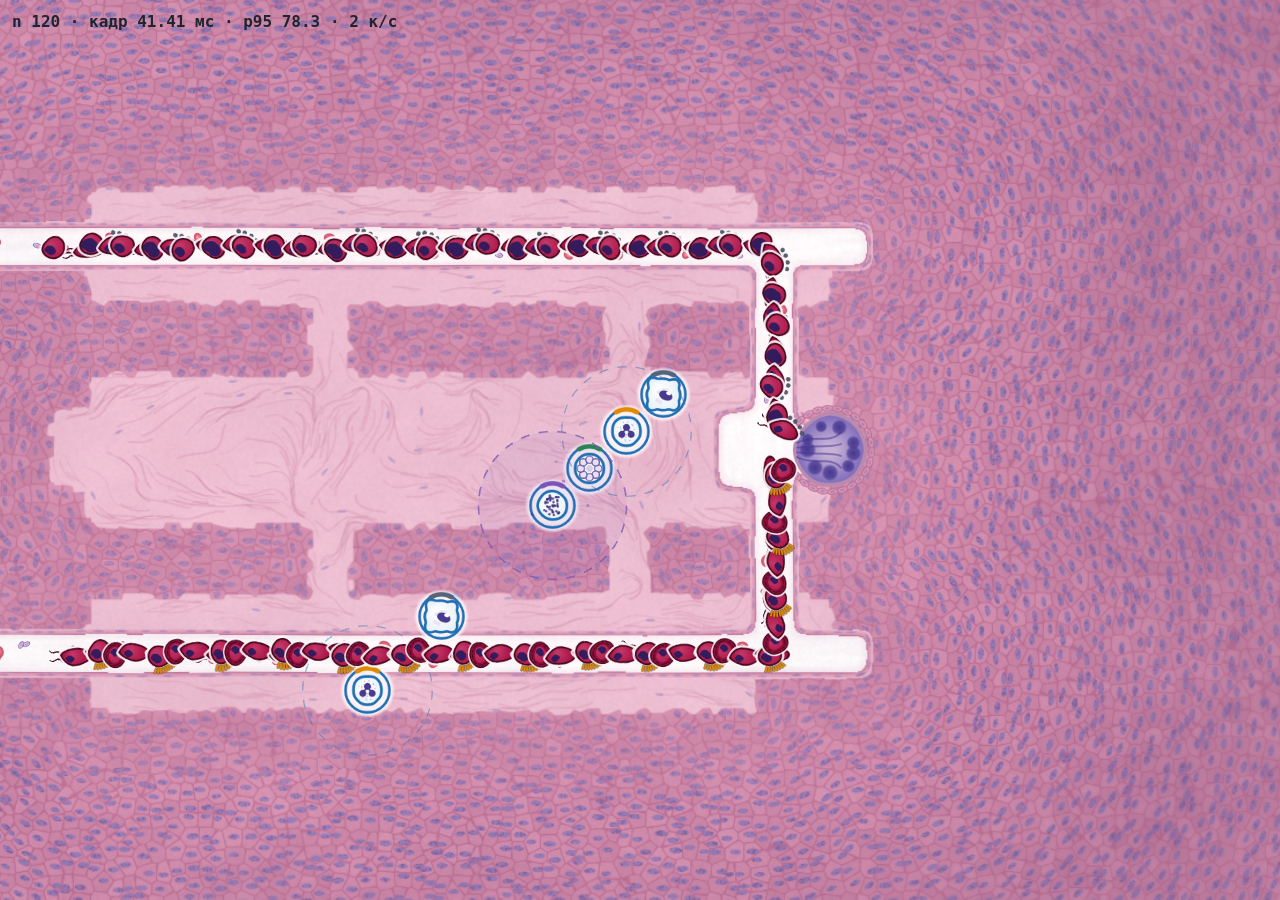
==== commit 442e0936: "Playtest build from 772ba77" ====
--- a/bench.html
+++ b/bench.html
@@ -4,16 +4,16 @@
     <meta charset="utf-8" />
     <meta name="viewport" content="width=device-width, initial-scale=1" />
     <title>Антиген · замер кадра «Препарата»</title>
-    <script type="module" crossorigin src="./assets/bench-njf-icdO.js"></script>
+    <script type="module" crossorigin src="./assets/bench-eyA_JwZc.js"></script>
     <link rel="modulepreload" crossorigin href="./assets/palette-BxPpGKaI.js">
     <link rel="modulepreload" crossorigin href="./assets/State-3sV0XrC-.js">
     <link rel="modulepreload" crossorigin href="./assets/MeshGeometry-BpYl6XoX.js">
-    <link rel="modulepreload" crossorigin href="./assets/split-DhdfVtsW.js">
+    <link rel="modulepreload" crossorigin href="./assets/split-CH3abcnb.js">
     <link rel="modulepreload" crossorigin href="./assets/tuning-nA0snECj.js">
     <link rel="modulepreload" crossorigin href="./assets/playback-J6x4N889.js">
     <link rel="modulepreload" crossorigin href="./assets/Filter-BqeGcKPV.js">
-    <link rel="modulepreload" crossorigin href="./assets/palette-css-CaSkzE4H.js">
-    <link rel="stylesheet" crossorigin href="./assets/split-Cw4qb8jU.css">
+    <link rel="modulepreload" crossorigin href="./assets/palette-css-DgTnnAnZ.js">
+    <link rel="stylesheet" crossorigin href="./assets/split-CH3X2am9.css">
   </head>
   <!--
     Стенд замера кадра поля «Препарата» (ART §4.4, этап 5 переноса): синтетическая толпа идёт по
--- a/assets/split-CH3X2am9.css
+++ b/assets/split-CH3X2am9.css
@@ -0,0 +1 @@
+@font-face{font-family:Inter;font-style:normal;font-weight:600;font-display:swap;src:url(../fonts/inter-semibold-latin-cyrillic.woff2) format("woff2")}@font-face{font-family:Inter;font-style:normal;font-weight:700;font-display:swap;src:url(../fonts/inter-bold-latin-cyrillic.woff2) format("woff2")}@font-face{font-family:IBM Plex Mono;font-style:normal;font-weight:400;font-display:swap;src:url(../fonts/ibm-plex-mono-regular-latin-cyrillic.woff2) format("woff2")}:root{--ui-scale: 1;font-size:calc(14px * var(--ui-scale))}:root{--font-ui: "Inter", system-ui, Arial, sans-serif;--font-mono: "IBM Plex Mono", ui-monospace, Menlo, monospace;--line: color-mix(in srgb, var(--c-ui) 16%, transparent);--line-strong: color-mix(in srgb, var(--c-ui) 35%, transparent);--shadow: color-mix(in srgb, var(--c-ink) 15%, transparent)}html,body{margin:0;height:100%}body{font-family:var(--font-ui);font-weight:600;color:var(--c-ui);background:var(--c-bg);overflow:hidden}@media (max-width: 959px),(max-height: 539px){body{overflow:auto}}#app{position:relative;height:100dvh}#app{min-width:720px;min-height:405px}#field{position:absolute;left:0;top:0;display:block}#hud{position:absolute;top:0;right:0;bottom:0;left:0;z-index:10;pointer-events:none}#hud button,#hud .bar{pointer-events:auto}#hud:has(.info[data-open=true]){z-index:25}#panel{position:absolute;z-index:20;pointer-events:auto;box-sizing:border-box}#panel,.bar,.chips,.ttag,.ctip,.note{transform-origin:0 0}.winnote{position:absolute;left:0;right:0;top:0;margin:0;padding:4px 12px;font-size:14px;line-height:20px;text-align:center;background:var(--c-ui);color:var(--c-surface)}#screen{position:absolute;top:0;right:0;bottom:0;left:0;z-index:30;pointer-events:auto}#modal{position:absolute;top:0;right:0;bottom:0;left:0;z-index:40;pointer-events:auto}#toast{position:absolute;top:0;right:0;bottom:0;left:0;z-index:50;pointer-events:none}#screen:empty,#modal:empty{pointer-events:none}#screen:has(>.loader[data-done=true]:only-child){pointer-events:none}button{font:600 14px var(--font-ui);color:var(--c-ui);background:var(--c-surface);border:1.5px solid var(--line-strong);border-radius:6px;padding:3px 10px;cursor:pointer;line-height:1.2}button:hover:not(:disabled){border-color:var(--c-ui)}button:disabled,button[aria-disabled=true]{color:var(--c-disabled-text);background:var(--c-disabled-bg);border-color:var(--line)}button:disabled{cursor:default}button[aria-pressed=true]{background:var(--c-ui);color:var(--c-surface);border-color:var(--c-ui)}:focus-visible{outline:3px solid var(--c-focus);outline-offset:2px}.kbd{font:400 14px var(--font-mono);border:1px solid var(--line);border-radius:4px;padding:0 4px;background:var(--c-surface);color:var(--c-ui)}button[aria-pressed=true] .kbd{background:transparent;color:var(--c-surface);border-color:color-mix(in srgb,var(--c-surface) 60%,transparent)}.ticon{width:22px;height:22px;flex:none}.top{position:absolute;box-sizing:border-box;display:flex;align-items:center;gap:24px}.stat{display:flex;flex-direction:column;line-height:1.05}.stat__k{font-size:14px;font-weight:600;color:var(--c-muted)}.stat__v{font:700 26px var(--font-mono);font-variant-numeric:tabular-nums}.stat__v small{font-size:16px;color:var(--c-muted)}.stat__gain:not(:empty){margin-left:6px;cursor:help}.core{flex-direction:row;align-items:center;gap:10px}.corebar{position:relative;width:200px;height:16px;border-radius:4px;background:color-mix(in srgb,var(--c-ui) 12%,transparent);overflow:hidden}.corebar__fill{position:absolute;left:0;top:0;bottom:0;background:var(--c-core-bar)}.corebar[data-state=critical] .corebar__fill{background:var(--c-danger)}.corebar__loss{position:absolute;top:0;bottom:0;background:var(--c-core-loss)}.corebar__tick{position:absolute;top:0;bottom:0;width:2px;background:var(--c-ui);opacity:.55}.state-pill{font-size:14px;font-weight:700;padding:2px 8px;border-radius:10px;border:1.5px solid currentColor;white-space:nowrap}.state-pill[data-state=healthy]{color:var(--c-state-healthy)}.state-pill[data-state=damaged]{color:var(--c-state-damaged)}.state-pill[data-state=critical]{color:var(--c-surface);background:var(--c-state-critical);border-color:var(--c-state-critical)}.tools{margin-left:auto;display:flex;gap:8px;align-items:center}.tools button{white-space:nowrap;height:34px}.info{position:relative}.info__button{width:34px;padding:0;font-style:italic;font-weight:700}.info__tip{display:none;position:absolute;right:0;top:42px;width:320px;background:var(--c-surface);border:1px solid var(--line);border-radius:8px;padding:10px 12px;font-size:14px;line-height:1.4;box-shadow:0 4px 14px var(--shadow);z-index:5}.info__tip p{margin:0 0 6px}.info__seed{font-family:var(--font-mono)}.info[data-open=true] .info__tip{display:block}.top:has(.info[data-open=true]){z-index:1}.small .top{gap:14px}.small .stat__v{font-size:22px}.small .corebar{width:140px}.small .tools .kbd{display:none}.small .tools button{height:32px;padding:3px 8px}.panel{display:flex;flex-direction:column;gap:6px;height:100%;box-sizing:border-box;padding:0 0 2px;font-size:14px}.panel__head{margin:0;font-size:16px;font-weight:700;line-height:22px;flex:none}.panel__empty{margin:0;color:var(--c-muted);line-height:1.35;border:1.5px dashed var(--line);border-radius:8px;padding:6px 10px}.cards{display:flex;flex-direction:column;gap:6px;flex:none;margin:0;padding:0;list-style:none}.card{background:var(--c-surface);border:1.5px solid var(--line);border-radius:8px;padding:5px 9px 6px;display:flex;flex-direction:column;gap:3px}.card__r1,.card__r3{display:flex;align-items:center;gap:8px;height:28px}.card__title{font-size:15px;font-weight:700;white-space:nowrap;flex:none}.card__count{flex:1;min-width:0;font-size:14px;color:var(--c-muted);white-space:nowrap;overflow:hidden;text-overflow:ellipsis}.card__count-short,.card__count[data-short=true] .card__count-full{display:none}.card__count[data-short=true] .card__count-short{display:inline}.card__r2{display:grid;grid-template-columns:minmax(0,1fr) auto;grid-template-rows:19px 26px;column-gap:8px;row-gap:1px;align-items:center;font-size:14px;line-height:19px}.card__change{grid-column:1 / 3;display:flex;gap:6px;min-width:0}.card__change b,.card__danger{white-space:nowrap;overflow:hidden;text-overflow:ellipsis}.card__gen{white-space:nowrap;color:var(--c-muted)}.card__danger{color:var(--c-muted)}.card__more{grid-column:2;grid-row:2;height:26px;padding:1px 9px}.card__answer{flex:1;min-width:0;font-size:14px;white-space:nowrap;overflow:hidden;text-overflow:ellipsis}.card button{flex:none;height:28px;padding:2px 9px;white-space:nowrap}.card__more[aria-expanded=true]{background:var(--c-open-bg);border-color:var(--c-accent);color:var(--c-ui)}.card[data-active=true]{border-color:var(--c-ui);box-shadow:0 0 0 2px var(--line-strong)}.card[data-open=true]{box-shadow:inset 4px 0 0 var(--c-accent)}.card[data-active=true][data-open=true]{box-shadow:0 0 0 2px var(--line-strong),inset 4px 0 0 var(--c-accent)}.card[data-linked=true]{outline:2px dashed var(--line-strong);outline-offset:-4px}.small .card__title{font-size:14px}.small .card button{padding:2px 7px}.small .panel__head{display:none}.small .panel,.small .cards,.small .lower{gap:5px}.small .card{padding:4px 8px 5px;gap:2px}.lower{flex:1;min-height:0;display:flex;flex-direction:column;gap:6px;position:relative}.dz{flex:1;min-height:0;overflow:hidden auto;overscroll-behavior:contain}.dz__below{position:sticky;bottom:0;text-align:right;font-size:14px;font-weight:600;line-height:20px;padding:10px 8px 0;background:linear-gradient(transparent,var(--c-bg) 55%);pointer-events:none}.hint{margin:0;font-size:14px;line-height:1.35;color:var(--c-muted);border:1.5px dashed var(--line);border-radius:8px;padding:6px 10px}.detail{position:relative;background:var(--c-surface);border:1.5px solid var(--c-ui);border-radius:8px;padding:6px 34px 8px 10px;font-size:14px;line-height:1.4}.detail__title{font-size:15px;font-weight:700;margin:0 0 2px}.detail p{margin:4px 0 0}.detail__note{color:var(--c-warn)}.detail__x,.ctip__x{position:absolute;right:4px;top:3px;border:0;background:none;font-size:20px;line-height:1;padding:2px 8px}.detail__x:hover,.ctip__x:hover{background:var(--c-hover-bg)}.pair{display:flex;align-items:center;gap:4px;flex-wrap:wrap;margin:2px 0}.pair canvas{height:40px;width:auto}.pair__look{color:var(--c-muted);margin-left:6px}.small .pair canvas,.small .pair__arrow{display:none}.dsw{display:flex;gap:4px;margin:0 0 4px}.dsw button{width:34px;height:30px;padding:0;display:grid;place-items:center}.shop{display:grid;grid-template-columns:1fr 1fr;gap:5px;flex:none;container:shop / inline-size}.shop__item{display:grid;grid-template-columns:26px 1fr;column-gap:7px;align-items:center;text-align:left;padding:3px 8px;min-height:36px}.shop__item .ticon{width:26px;height:26px}.shop__name{font-weight:700;white-space:nowrap;overflow:hidden;text-overflow:ellipsis}.shop__price{display:none;font:400 14px var(--font-mono)}.panel:is([data-mode=compact],[data-mode=tight]) .shop__price{display:block}.shop__role{display:none;grid-column:2;font-weight:600;color:var(--c-muted);white-space:nowrap;overflow:hidden;text-overflow:ellipsis}.shop__item[aria-pressed=true] .shop__role{color:color-mix(in srgb,var(--c-surface) 88%,transparent)}.roomy .panel[data-mode=stack] .shop__item{grid-template-rows:auto auto;min-height:46px}.roomy .panel[data-mode=stack] .shop__item .ticon{grid-row:1 / 3}.roomy .panel[data-mode=stack] .shop__role{display:block}@container shop (max-width: 352px){.panel[data-mode=stack] .shop__item{grid-template-columns:22px 1fr;column-gap:5px;padding:3px 5px}.panel[data-mode=stack] .shop__item .ticon{width:22px;height:22px}.roomy .panel[data-mode=stack] .shop__item .ticon{grid-row:auto}.roomy .panel[data-mode=stack] .shop__role{grid-column:1 / 3}}.panel[data-mode=tight][data-detail=true] .shop{display:none}.panel:is([data-mode=compact],[data-mode=tight]) .shop{grid-template-columns:repeat(4,1fr);gap:4px}.panel:is([data-mode=compact],[data-mode=tight]) .shop__item{position:relative;grid-template-columns:1fr;justify-items:center;row-gap:1px;padding:3px 2px;min-height:46px}.panel:is([data-mode=compact],[data-mode=tight]) .shop__name{display:none}.panel:is([data-mode=compact],[data-mode=tight]) .shop__item:is(:hover,:focus-visible):after{content:attr(data-name);position:absolute;bottom:calc(100% + 5px);left:50%;transform:translate(-50%);background:var(--c-ui);color:var(--c-surface);font:600 14px var(--font-ui);padding:2px 8px;border-radius:5px;white-space:nowrap;z-index:6;pointer-events:none}.panel:is([data-mode=compact],[data-mode=tight]) .shop__item:first-child:is(:hover,:focus-visible):after{left:0;transform:none}.panel:is([data-mode=compact],[data-mode=tight]) .shop__item:last-child:is(:hover,:focus-visible):after{left:auto;right:0;transform:none}.bottom{position:absolute;box-sizing:border-box;display:flex;align-items:center;gap:12px;padding-top:8px}.pbar{position:absolute;left:0;right:0;top:0;height:5px;background:color-mix(in srgb,var(--c-ui) 12%,transparent);border-radius:3px;overflow:hidden}.pbar__fill{display:block;height:100%;width:0;background:var(--c-accent)}.status{flex:1;min-width:0;font-size:14px;line-height:18px;max-height:36px;overflow:hidden}.status__pause{font-weight:700;border:1.5px solid var(--c-ui);border-radius:5px;padding:0 5px;margin-right:6px}.speed{display:flex;gap:6px;flex:none}.speed button{min-width:44px;height:38px;font-size:16px}.ready{flex:none;width:124px;height:44px;font-size:17px;font-weight:700;display:flex;flex-direction:column;align-items:center;justify-content:center;border:2px solid var(--c-accent)}.ready small{font-size:14px;font-weight:600;white-space:nowrap}.small .bottom{gap:8px}.small .speed{gap:4px}.small .speed button{min-width:38px;height:34px;padding:2px 6px}.small .ready{width:104px;height:40px;font-size:15px;padding:2px 4px}.chips{position:absolute;display:flex;flex-wrap:wrap;justify-content:flex-end;gap:6px;pointer-events:none}.chip{background:color-mix(in srgb,var(--c-surface) 95%,transparent);border:1px solid var(--line);border-radius:6px;padding:1px 8px;font-size:14px;line-height:20px;white-space:nowrap;box-shadow:0 1px 4px var(--shadow)}.chip__sw{display:inline-block;width:14px;height:14px;border-radius:3px;vertical-align:-2px;margin:0 4px 0 6px;box-sizing:border-box}.chip__sw[data-kind=ok]{background:color-mix(in srgb,var(--c-build-ok) 16%,transparent);border:2px solid var(--c-build-ok-edge)}.chip__sw[data-kind=busy]{border:2px solid var(--c-ally)}.chip__sw[data-kind=path]{background:repeating-linear-gradient(135deg,var(--c-path-hatch) 0 2px,transparent 2px 6px)}.chip__sw[data-kind=arrow]{width:18px;height:12px;margin:0 6px 0 0;vertical-align:-1px;border-radius:0;background:var(--c-route-main);clip-path:polygon(0 40%,60% 40%,60% 5%,100% 50%,60% 95%,60% 60%,0 60%)}.ttag{position:absolute;font-size:14px;font-weight:700;color:var(--c-surface);background:var(--c-tower-tag);border-radius:5px;padding:1px 8px;white-space:nowrap;box-shadow:0 1px 4px var(--shadow);pointer-events:none}.ctip{position:absolute;box-sizing:border-box;background:var(--c-surface);border:1.5px solid var(--c-ui);border-radius:8px;padding:8px 10px;font-size:14px;line-height:1.35;width:260px;box-shadow:0 4px 14px var(--shadow)}.ctip__head{display:block;font-size:15px;font-weight:700;padding-right:26px}.ctip__sub{color:var(--c-muted)}.ctip ul{margin:4px 0 0;padding-left:18px}.small .ctip{width:230px}.note{position:absolute;margin:0;background:var(--c-ui);color:var(--c-surface);border-radius:8px;padding:7px 11px;font-size:14px;max-width:340px}html[data-comp=immersive]{--imm-paper: color-mix(in srgb, var(--c-bg) 90%, transparent);--imm-paper-solid: color-mix(in srgb, var(--c-bg) 96%, transparent);--imm-edge: color-mix(in srgb, var(--c-ink) 14%, transparent);--imm-shadow: 0 1px 2px color-mix(in srgb, var(--c-tissue-shade) 22%, transparent), 0 8px 22px color-mix(in srgb, var(--c-tissue-shade) 18%, transparent)}html[data-comp=immersive] body{background:var(--c-far, var(--c-bg))}html[data-comp=immersive] .top{gap:8px;align-items:stretch;padding-bottom:6px}html[data-comp=immersive] .top>.stat,html[data-comp=immersive] .top>.tools{background:var(--imm-paper);border:1px solid var(--imm-edge);border-radius:10px;box-shadow:var(--imm-shadow);-webkit-backdrop-filter:blur(6px);backdrop-filter:blur(6px);padding:3px 10px 4px;justify-content:center}html[data-comp=immersive] .top>.tools{padding:4px 6px}html[data-comp=immersive] .bottom{isolation:isolate}html[data-comp=immersive] .bottom:before{content:"";position:absolute;top:-5px;right:-8px;bottom:0;left:-10px;z-index:-1;pointer-events:none;background:var(--imm-paper);border:1px solid var(--imm-edge);border-radius:12px;box-shadow:var(--imm-shadow);-webkit-backdrop-filter:blur(6px);backdrop-filter:blur(6px)}html[data-comp=immersive].small .bottom:before{top:-5px;right:-6px;bottom:0;left:-6px}html[data-comp=immersive] #panel{background:transparent}html[data-comp=immersive] .panel__empty,html[data-comp=immersive] .hint{background:var(--imm-paper-solid);border:1px solid var(--imm-edge);box-shadow:var(--imm-shadow);-webkit-backdrop-filter:blur(6px);backdrop-filter:blur(6px)}html[data-comp=immersive] .card,html[data-comp=immersive] .detail,html[data-comp=immersive] .shop__item{box-shadow:var(--imm-shadow)}html[data-comp=immersive] .card[data-active=true]{box-shadow:0 0 0 2px var(--line-strong),var(--imm-shadow)}html[data-comp=immersive] .card[data-open=true]{box-shadow:inset 4px 0 0 var(--c-accent),var(--imm-shadow)}html[data-comp=immersive] .card[data-active=true][data-open=true]{box-shadow:0 0 0 2px var(--line-strong),inset 4px 0 0 var(--c-accent),var(--imm-shadow)}html[data-comp=immersive] .panel__head{padding:2px 10px;border-radius:8px;background:var(--imm-paper);border:1px solid var(--imm-edge);box-shadow:var(--imm-shadow);-webkit-backdrop-filter:blur(6px);backdrop-filter:blur(6px);align-self:flex-start}.loader{position:absolute;top:0;right:0;bottom:0;left:0;display:flex;flex-direction:column;align-items:center;justify-content:center;gap:14px;background:var(--c-far, var(--c-bg));opacity:1;transition:opacity .4s ease}.loader[data-done=true]{opacity:0;pointer-events:none}.loader__cell{display:block;-webkit-mask-image:linear-gradient(to right,transparent,var(--c-ui) 14%,var(--c-ui) 86%,transparent),linear-gradient(to bottom,transparent,var(--c-ui) 14%,var(--c-ui) 86%,transparent);-webkit-mask-composite:source-in;mask-image:linear-gradient(to right,transparent,var(--c-ui) 14%,var(--c-ui) 86%,transparent),linear-gradient(to bottom,transparent,var(--c-ui) 14%,var(--c-ui) 86%,transparent);mask-composite:intersect}.loader__text{margin:0;padding:4px 12px;border-radius:8px;font-size:15px;line-height:20px;color:var(--c-ui);background:color-mix(in srgb,var(--c-bg) 94%,transparent);border:1px solid color-mix(in srgb,var(--c-ink) 14%,transparent)}
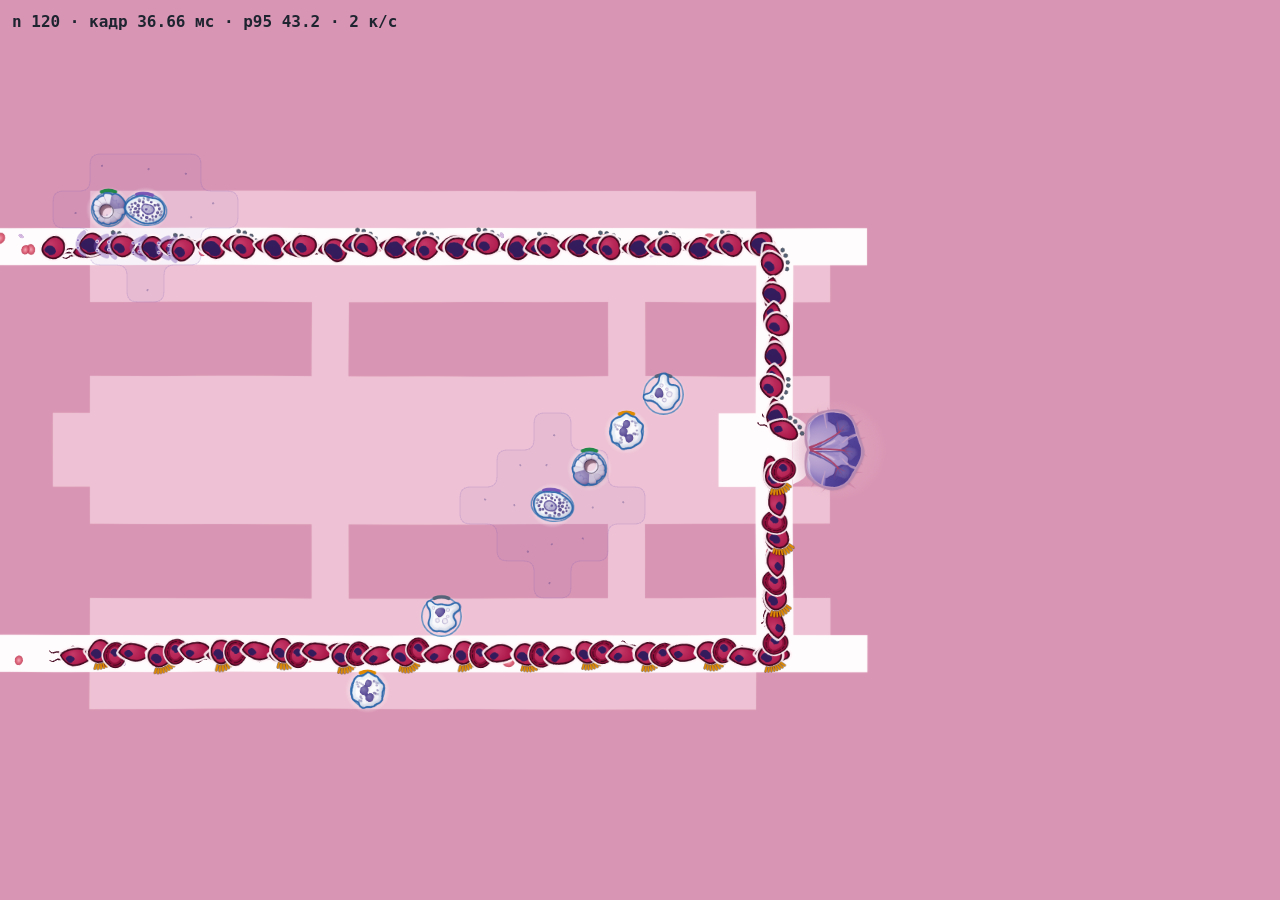
==== commit 78c01704: "Playtest build from 53e01ad" ====
--- a/bench.html
+++ b/bench.html
@@ -4,16 +4,17 @@
     <meta charset="utf-8" />
     <meta name="viewport" content="width=device-width, initial-scale=1" />
     <title>Антиген · замер кадра «Препарата»</title>
-    <script type="module" crossorigin src="./assets/bench-eyA_JwZc.js"></script>
-    <link rel="modulepreload" crossorigin href="./assets/palette-BxPpGKaI.js">
+    <script type="module" crossorigin src="./assets/bench-DOLE4WH_.js"></script>
+    <link rel="modulepreload" crossorigin href="./assets/palette--HiGTe8j.js">
     <link rel="modulepreload" crossorigin href="./assets/State-3sV0XrC-.js">
-    <link rel="modulepreload" crossorigin href="./assets/MeshGeometry-BpYl6XoX.js">
-    <link rel="modulepreload" crossorigin href="./assets/split-CH3abcnb.js">
+    <link rel="modulepreload" crossorigin href="./assets/MeshGeometry-DgZUlDEv.js">
+    <link rel="modulepreload" crossorigin href="./assets/effects-8UuCWKTv.js">
     <link rel="modulepreload" crossorigin href="./assets/tuning-nA0snECj.js">
-    <link rel="modulepreload" crossorigin href="./assets/playback-J6x4N889.js">
-    <link rel="modulepreload" crossorigin href="./assets/Filter-BqeGcKPV.js">
-    <link rel="modulepreload" crossorigin href="./assets/palette-css-DgTnnAnZ.js">
-    <link rel="stylesheet" crossorigin href="./assets/split-CH3X2am9.css">
+    <link rel="modulepreload" crossorigin href="./assets/facts-BZUSSzM2.js">
+    <link rel="modulepreload" crossorigin href="./assets/CanvasTextMetrics-DGKAXI_a.js">
+    <link rel="modulepreload" crossorigin href="./assets/Filter-D6ZzxmfH.js">
+    <link rel="modulepreload" crossorigin href="./assets/palette-css-CU6I3JQk.js">
+    <link rel="stylesheet" crossorigin href="./assets/effects-CH3X2am9.css">
   </head>
   <!--
     Стенд замера кадра поля «Препарата» (ART §4.4, этап 5 переноса): синтетическая толпа идёт по
--- a/assets/effects-CH3X2am9.css
+++ b/assets/effects-CH3X2am9.css
@@ -0,0 +1 @@
+@font-face{font-family:Inter;font-style:normal;font-weight:600;font-display:swap;src:url(../fonts/inter-semibold-latin-cyrillic.woff2) format("woff2")}@font-face{font-family:Inter;font-style:normal;font-weight:700;font-display:swap;src:url(../fonts/inter-bold-latin-cyrillic.woff2) format("woff2")}@font-face{font-family:IBM Plex Mono;font-style:normal;font-weight:400;font-display:swap;src:url(../fonts/ibm-plex-mono-regular-latin-cyrillic.woff2) format("woff2")}:root{--ui-scale: 1;font-size:calc(14px * var(--ui-scale))}:root{--font-ui: "Inter", system-ui, Arial, sans-serif;--font-mono: "IBM Plex Mono", ui-monospace, Menlo, monospace;--line: color-mix(in srgb, var(--c-ui) 16%, transparent);--line-strong: color-mix(in srgb, var(--c-ui) 35%, transparent);--shadow: color-mix(in srgb, var(--c-ink) 15%, transparent)}html,body{margin:0;height:100%}body{font-family:var(--font-ui);font-weight:600;color:var(--c-ui);background:var(--c-bg);overflow:hidden}@media (max-width: 959px),(max-height: 539px){body{overflow:auto}}#app{position:relative;height:100dvh}#app{min-width:720px;min-height:405px}#field{position:absolute;left:0;top:0;display:block}#hud{position:absolute;top:0;right:0;bottom:0;left:0;z-index:10;pointer-events:none}#hud button,#hud .bar{pointer-events:auto}#hud:has(.info[data-open=true]){z-index:25}#panel{position:absolute;z-index:20;pointer-events:auto;box-sizing:border-box}#panel,.bar,.chips,.ttag,.ctip,.note{transform-origin:0 0}.winnote{position:absolute;left:0;right:0;top:0;margin:0;padding:4px 12px;font-size:14px;line-height:20px;text-align:center;background:var(--c-ui);color:var(--c-surface)}#screen{position:absolute;top:0;right:0;bottom:0;left:0;z-index:30;pointer-events:auto}#modal{position:absolute;top:0;right:0;bottom:0;left:0;z-index:40;pointer-events:auto}#toast{position:absolute;top:0;right:0;bottom:0;left:0;z-index:50;pointer-events:none}#screen:empty,#modal:empty{pointer-events:none}#screen:has(>.loader[data-done=true]:only-child){pointer-events:none}button{font:600 14px var(--font-ui);color:var(--c-ui);background:var(--c-surface);border:1.5px solid var(--line-strong);border-radius:6px;padding:3px 10px;cursor:pointer;line-height:1.2}button:hover:not(:disabled){border-color:var(--c-ui)}button:disabled,button[aria-disabled=true]{color:var(--c-disabled-text);background:var(--c-disabled-bg);border-color:var(--line)}button:disabled{cursor:default}button[aria-pressed=true]{background:var(--c-ui);color:var(--c-surface);border-color:var(--c-ui)}:focus-visible{outline:3px solid var(--c-focus);outline-offset:2px}.kbd{font:400 14px var(--font-mono);border:1px solid var(--line);border-radius:4px;padding:0 4px;background:var(--c-surface);color:var(--c-ui)}button[aria-pressed=true] .kbd{background:transparent;color:var(--c-surface);border-color:color-mix(in srgb,var(--c-surface) 60%,transparent)}.ticon{width:22px;height:22px;flex:none}.top{position:absolute;box-sizing:border-box;display:flex;align-items:center;gap:24px}.stat{display:flex;flex-direction:column;line-height:1.05}.stat__k{font-size:14px;font-weight:600;color:var(--c-muted)}.stat__v{font:700 26px var(--font-mono);font-variant-numeric:tabular-nums}.stat__v small{font-size:16px;color:var(--c-muted)}.stat__gain:not(:empty){margin-left:6px;cursor:help}.core{flex-direction:row;align-items:center;gap:10px}.corebar{position:relative;width:200px;height:16px;border-radius:4px;background:color-mix(in srgb,var(--c-ui) 12%,transparent);overflow:hidden}.corebar__fill{position:absolute;left:0;top:0;bottom:0;background:var(--c-core-bar)}.corebar[data-state=critical] .corebar__fill{background:var(--c-danger)}.corebar__loss{position:absolute;top:0;bottom:0;background:var(--c-core-loss)}.corebar__tick{position:absolute;top:0;bottom:0;width:2px;background:var(--c-ui);opacity:.55}.state-pill{font-size:14px;font-weight:700;padding:2px 8px;border-radius:10px;border:1.5px solid currentColor;white-space:nowrap}.state-pill[data-state=healthy]{color:var(--c-state-healthy)}.state-pill[data-state=damaged]{color:var(--c-state-damaged)}.state-pill[data-state=critical]{color:var(--c-surface);background:var(--c-state-critical);border-color:var(--c-state-critical)}.tools{margin-left:auto;display:flex;gap:8px;align-items:center}.tools button{white-space:nowrap;height:34px}.info{position:relative}.info__button{width:34px;padding:0;font-style:italic;font-weight:700}.info__tip{display:none;position:absolute;right:0;top:42px;width:320px;background:var(--c-surface);border:1px solid var(--line);border-radius:8px;padding:10px 12px;font-size:14px;line-height:1.4;box-shadow:0 4px 14px var(--shadow);z-index:5}.info__tip p{margin:0 0 6px}.info__seed{font-family:var(--font-mono)}.info[data-open=true] .info__tip{display:block}.top:has(.info[data-open=true]){z-index:1}.small .top{gap:14px}.small .stat__v{font-size:22px}.small .corebar{width:140px}.small .tools .kbd{display:none}.small .tools button{height:32px;padding:3px 8px}.panel{display:flex;flex-direction:column;gap:6px;height:100%;box-sizing:border-box;padding:0 0 2px;font-size:14px}.panel__head{margin:0;font-size:16px;font-weight:700;line-height:22px;flex:none}.panel__empty{margin:0;color:var(--c-muted);line-height:1.35;border:1.5px dashed var(--line);border-radius:8px;padding:6px 10px}.cards{display:flex;flex-direction:column;gap:6px;flex:none;margin:0;padding:0;list-style:none}.card{background:var(--c-surface);border:1.5px solid var(--line);border-radius:8px;padding:5px 9px 6px;display:flex;flex-direction:column;gap:3px}.card__r1,.card__r3{display:flex;align-items:center;gap:8px;height:28px}.card__title{font-size:15px;font-weight:700;white-space:nowrap;flex:none}.card__count{flex:1;min-width:0;font-size:14px;color:var(--c-muted);white-space:nowrap;overflow:hidden;text-overflow:ellipsis}.card__count-short,.card__count[data-short=true] .card__count-full{display:none}.card__count[data-short=true] .card__count-short{display:inline}.card__r2{display:grid;grid-template-columns:minmax(0,1fr) auto;grid-template-rows:19px 26px;column-gap:8px;row-gap:1px;align-items:center;font-size:14px;line-height:19px}.card__change{grid-column:1 / 3;display:flex;gap:6px;min-width:0}.card__change b,.card__danger{white-space:nowrap;overflow:hidden;text-overflow:ellipsis}.card__gen{white-space:nowrap;color:var(--c-muted)}.card__danger{color:var(--c-muted)}.card__more{grid-column:2;grid-row:2;height:26px;padding:1px 9px}.card__answer{flex:1;min-width:0;font-size:14px;white-space:nowrap;overflow:hidden;text-overflow:ellipsis}.card button{flex:none;height:28px;padding:2px 9px;white-space:nowrap}.card__more[aria-expanded=true]{background:var(--c-open-bg);border-color:var(--c-accent);color:var(--c-ui)}.card[data-active=true]{border-color:var(--c-ui);box-shadow:0 0 0 2px var(--line-strong)}.card[data-open=true]{box-shadow:inset 4px 0 0 var(--c-accent)}.card[data-active=true][data-open=true]{box-shadow:0 0 0 2px var(--line-strong),inset 4px 0 0 var(--c-accent)}.card[data-linked=true]{outline:2px dashed var(--line-strong);outline-offset:-4px}.small .card__title{font-size:14px}.small .card button{padding:2px 7px}.small .panel__head{display:none}.small .panel,.small .cards,.small .lower{gap:5px}.small .card{padding:4px 8px 5px;gap:2px}.lower{flex:1;min-height:0;display:flex;flex-direction:column;gap:6px;position:relative}.dz{flex:1;min-height:0;overflow:hidden auto;overscroll-behavior:contain}.dz__below{position:sticky;bottom:0;text-align:right;font-size:14px;font-weight:600;line-height:20px;padding:10px 8px 0;background:linear-gradient(transparent,var(--c-bg) 55%);pointer-events:none}.hint{margin:0;font-size:14px;line-height:1.35;color:var(--c-muted);border:1.5px dashed var(--line);border-radius:8px;padding:6px 10px}.detail{position:relative;background:var(--c-surface);border:1.5px solid var(--c-ui);border-radius:8px;padding:6px 34px 8px 10px;font-size:14px;line-height:1.4}.detail__title{font-size:15px;font-weight:700;margin:0 0 2px}.detail p{margin:4px 0 0}.detail__note{color:var(--c-warn)}.detail__x,.ctip__x{position:absolute;right:4px;top:3px;border:0;background:none;font-size:20px;line-height:1;padding:2px 8px}.detail__x:hover,.ctip__x:hover{background:var(--c-hover-bg)}.pair{display:flex;align-items:center;gap:4px;flex-wrap:wrap;margin:2px 0}.pair canvas{height:40px;width:auto}.pair__look{color:var(--c-muted);margin-left:6px}.small .pair canvas,.small .pair__arrow{display:none}.dsw{display:flex;gap:4px;margin:0 0 4px}.dsw button{width:34px;height:30px;padding:0;display:grid;place-items:center}.shop{display:grid;grid-template-columns:1fr 1fr;gap:5px;flex:none;container:shop / inline-size}.shop__item{display:grid;grid-template-columns:26px 1fr;column-gap:7px;align-items:center;text-align:left;padding:3px 8px;min-height:36px}.shop__item .ticon{width:26px;height:26px}.shop__name{font-weight:700;white-space:nowrap;overflow:hidden;text-overflow:ellipsis}.shop__price{display:none;font:400 14px var(--font-mono)}.panel:is([data-mode=compact],[data-mode=tight]) .shop__price{display:block}.shop__role{display:none;grid-column:2;font-weight:600;color:var(--c-muted);white-space:nowrap;overflow:hidden;text-overflow:ellipsis}.shop__item[aria-pressed=true] .shop__role{color:color-mix(in srgb,var(--c-surface) 88%,transparent)}.roomy .panel[data-mode=stack] .shop__item{grid-template-rows:auto auto;min-height:46px}.roomy .panel[data-mode=stack] .shop__item .ticon{grid-row:1 / 3}.roomy .panel[data-mode=stack] .shop__role{display:block}@container shop (max-width: 352px){.panel[data-mode=stack] .shop__item{grid-template-columns:22px 1fr;column-gap:5px;padding:3px 5px}.panel[data-mode=stack] .shop__item .ticon{width:22px;height:22px}.roomy .panel[data-mode=stack] .shop__item .ticon{grid-row:auto}.roomy .panel[data-mode=stack] .shop__role{grid-column:1 / 3}}.panel[data-mode=tight][data-detail=true] .shop{display:none}.panel:is([data-mode=compact],[data-mode=tight]) .shop{grid-template-columns:repeat(4,1fr);gap:4px}.panel:is([data-mode=compact],[data-mode=tight]) .shop__item{position:relative;grid-template-columns:1fr;justify-items:center;row-gap:1px;padding:3px 2px;min-height:46px}.panel:is([data-mode=compact],[data-mode=tight]) .shop__name{display:none}.panel:is([data-mode=compact],[data-mode=tight]) .shop__item:is(:hover,:focus-visible):after{content:attr(data-name);position:absolute;bottom:calc(100% + 5px);left:50%;transform:translate(-50%);background:var(--c-ui);color:var(--c-surface);font:600 14px var(--font-ui);padding:2px 8px;border-radius:5px;white-space:nowrap;z-index:6;pointer-events:none}.panel:is([data-mode=compact],[data-mode=tight]) .shop__item:first-child:is(:hover,:focus-visible):after{left:0;transform:none}.panel:is([data-mode=compact],[data-mode=tight]) .shop__item:last-child:is(:hover,:focus-visible):after{left:auto;right:0;transform:none}.bottom{position:absolute;box-sizing:border-box;display:flex;align-items:center;gap:12px;padding-top:8px}.pbar{position:absolute;left:0;right:0;top:0;height:5px;background:color-mix(in srgb,var(--c-ui) 12%,transparent);border-radius:3px;overflow:hidden}.pbar__fill{display:block;height:100%;width:0;background:var(--c-accent)}.status{flex:1;min-width:0;font-size:14px;line-height:18px;max-height:36px;overflow:hidden}.status__pause{font-weight:700;border:1.5px solid var(--c-ui);border-radius:5px;padding:0 5px;margin-right:6px}.speed{display:flex;gap:6px;flex:none}.speed button{min-width:44px;height:38px;font-size:16px}.ready{flex:none;width:124px;height:44px;font-size:17px;font-weight:700;display:flex;flex-direction:column;align-items:center;justify-content:center;border:2px solid var(--c-accent)}.ready small{font-size:14px;font-weight:600;white-space:nowrap}.small .bottom{gap:8px}.small .speed{gap:4px}.small .speed button{min-width:38px;height:34px;padding:2px 6px}.small .ready{width:104px;height:40px;font-size:15px;padding:2px 4px}.chips{position:absolute;display:flex;flex-wrap:wrap;justify-content:flex-end;gap:6px;pointer-events:none}.chip{background:color-mix(in srgb,var(--c-surface) 95%,transparent);border:1px solid var(--line);border-radius:6px;padding:1px 8px;font-size:14px;line-height:20px;white-space:nowrap;box-shadow:0 1px 4px var(--shadow)}.chip__sw{display:inline-block;width:14px;height:14px;border-radius:3px;vertical-align:-2px;margin:0 4px 0 6px;box-sizing:border-box}.chip__sw[data-kind=ok]{background:color-mix(in srgb,var(--c-build-ok) 16%,transparent);border:2px solid var(--c-build-ok-edge)}.chip__sw[data-kind=busy]{border:2px solid var(--c-ally)}.chip__sw[data-kind=path]{background:repeating-linear-gradient(135deg,var(--c-path-hatch) 0 2px,transparent 2px 6px)}.chip__sw[data-kind=arrow]{width:18px;height:12px;margin:0 6px 0 0;vertical-align:-1px;border-radius:0;background:var(--c-route-main);clip-path:polygon(0 40%,60% 40%,60% 5%,100% 50%,60% 95%,60% 60%,0 60%)}.ttag{position:absolute;font-size:14px;font-weight:700;color:var(--c-surface);background:var(--c-tower-tag);border-radius:5px;padding:1px 8px;white-space:nowrap;box-shadow:0 1px 4px var(--shadow);pointer-events:none}.ctip{position:absolute;box-sizing:border-box;background:var(--c-surface);border:1.5px solid var(--c-ui);border-radius:8px;padding:8px 10px;font-size:14px;line-height:1.35;width:260px;box-shadow:0 4px 14px var(--shadow)}.ctip__head{display:block;font-size:15px;font-weight:700;padding-right:26px}.ctip__sub{color:var(--c-muted)}.ctip ul{margin:4px 0 0;padding-left:18px}.small .ctip{width:230px}.note{position:absolute;margin:0;background:var(--c-ui);color:var(--c-surface);border-radius:8px;padding:7px 11px;font-size:14px;max-width:340px}html[data-comp=immersive]{--imm-paper: color-mix(in srgb, var(--c-bg) 90%, transparent);--imm-paper-solid: color-mix(in srgb, var(--c-bg) 96%, transparent);--imm-edge: color-mix(in srgb, var(--c-ink) 14%, transparent);--imm-shadow: 0 1px 2px color-mix(in srgb, var(--c-tissue-shade) 22%, transparent), 0 8px 22px color-mix(in srgb, var(--c-tissue-shade) 18%, transparent)}html[data-comp=immersive] body{background:var(--c-far, var(--c-bg))}html[data-comp=immersive] .top{gap:8px;align-items:stretch;padding-bottom:6px}html[data-comp=immersive] .top>.stat,html[data-comp=immersive] .top>.tools{background:var(--imm-paper);border:1px solid var(--imm-edge);border-radius:10px;box-shadow:var(--imm-shadow);-webkit-backdrop-filter:blur(6px);backdrop-filter:blur(6px);padding:3px 10px 4px;justify-content:center}html[data-comp=immersive] .top>.tools{padding:4px 6px}html[data-comp=immersive] .bottom{isolation:isolate}html[data-comp=immersive] .bottom:before{content:"";position:absolute;top:-5px;right:-8px;bottom:0;left:-10px;z-index:-1;pointer-events:none;background:var(--imm-paper);border:1px solid var(--imm-edge);border-radius:12px;box-shadow:var(--imm-shadow);-webkit-backdrop-filter:blur(6px);backdrop-filter:blur(6px)}html[data-comp=immersive].small .bottom:before{top:-5px;right:-6px;bottom:0;left:-6px}html[data-comp=immersive] #panel{background:transparent}html[data-comp=immersive] .panel__empty,html[data-comp=immersive] .hint{background:var(--imm-paper-solid);border:1px solid var(--imm-edge);box-shadow:var(--imm-shadow);-webkit-backdrop-filter:blur(6px);backdrop-filter:blur(6px)}html[data-comp=immersive] .card,html[data-comp=immersive] .detail,html[data-comp=immersive] .shop__item{box-shadow:var(--imm-shadow)}html[data-comp=immersive] .card[data-active=true]{box-shadow:0 0 0 2px var(--line-strong),var(--imm-shadow)}html[data-comp=immersive] .card[data-open=true]{box-shadow:inset 4px 0 0 var(--c-accent),var(--imm-shadow)}html[data-comp=immersive] .card[data-active=true][data-open=true]{box-shadow:0 0 0 2px var(--line-strong),inset 4px 0 0 var(--c-accent),var(--imm-shadow)}html[data-comp=immersive] .panel__head{padding:2px 10px;border-radius:8px;background:var(--imm-paper);border:1px solid var(--imm-edge);box-shadow:var(--imm-shadow);-webkit-backdrop-filter:blur(6px);backdrop-filter:blur(6px);align-self:flex-start}.loader{position:absolute;top:0;right:0;bottom:0;left:0;display:flex;flex-direction:column;align-items:center;justify-content:center;gap:14px;background:var(--c-far, var(--c-bg));opacity:1;transition:opacity .4s ease}.loader[data-done=true]{opacity:0;pointer-events:none}.loader__cell{display:block;-webkit-mask-image:linear-gradient(to right,transparent,var(--c-ui) 14%,var(--c-ui) 86%,transparent),linear-gradient(to bottom,transparent,var(--c-ui) 14%,var(--c-ui) 86%,transparent);-webkit-mask-composite:source-in;mask-image:linear-gradient(to right,transparent,var(--c-ui) 14%,var(--c-ui) 86%,transparent),linear-gradient(to bottom,transparent,var(--c-ui) 14%,var(--c-ui) 86%,transparent);mask-composite:intersect}.loader__text{margin:0;padding:4px 12px;border-radius:8px;font-size:15px;line-height:20px;color:var(--c-ui);background:color-mix(in srgb,var(--c-bg) 94%,transparent);border:1px solid color-mix(in srgb,var(--c-ink) 14%,transparent)}
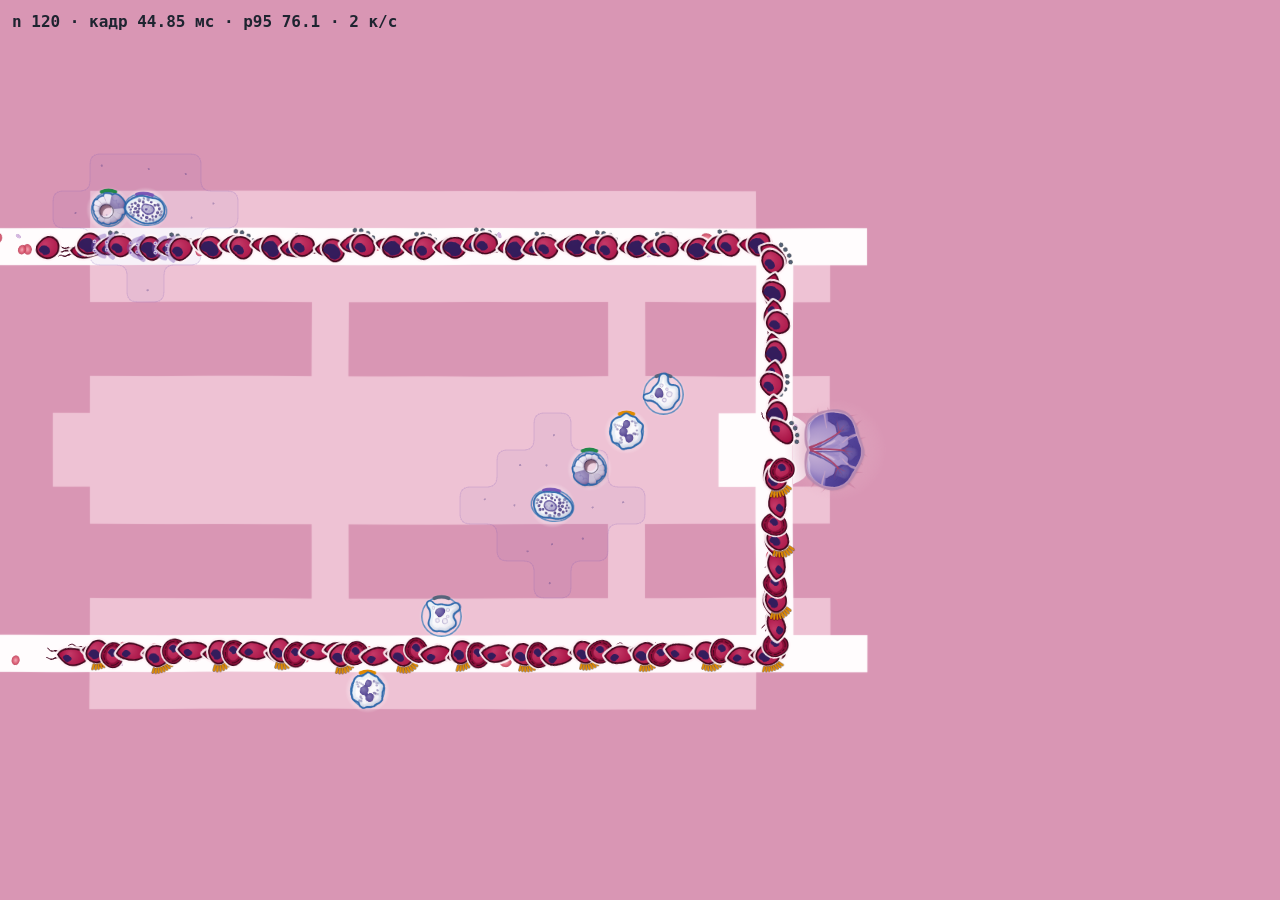
==== commit f83faaa8: "Playtest build from 84486a5" ====
--- a/bench.html
+++ b/bench.html
@@ -4,16 +4,16 @@
     <meta charset="utf-8" />
     <meta name="viewport" content="width=device-width, initial-scale=1" />
     <title>Антиген · замер кадра «Препарата»</title>
-    <script type="module" crossorigin src="./assets/bench-DOLE4WH_.js"></script>
-    <link rel="modulepreload" crossorigin href="./assets/palette--HiGTe8j.js">
+    <script type="module" crossorigin src="./assets/bench-weduOo7-.js"></script>
+    <link rel="modulepreload" crossorigin href="./assets/palette-CADZ6e3x.js">
     <link rel="modulepreload" crossorigin href="./assets/State-3sV0XrC-.js">
-    <link rel="modulepreload" crossorigin href="./assets/MeshGeometry-DgZUlDEv.js">
-    <link rel="modulepreload" crossorigin href="./assets/effects-8UuCWKTv.js">
+    <link rel="modulepreload" crossorigin href="./assets/MeshGeometry-7Fk0S99a.js">
+    <link rel="modulepreload" crossorigin href="./assets/effects-DGsSBb1s.js">
     <link rel="modulepreload" crossorigin href="./assets/tuning-nA0snECj.js">
-    <link rel="modulepreload" crossorigin href="./assets/facts-BZUSSzM2.js">
-    <link rel="modulepreload" crossorigin href="./assets/CanvasTextMetrics-DGKAXI_a.js">
-    <link rel="modulepreload" crossorigin href="./assets/Filter-D6ZzxmfH.js">
-    <link rel="modulepreload" crossorigin href="./assets/palette-css-CU6I3JQk.js">
+    <link rel="modulepreload" crossorigin href="./assets/facts-Bh0i87vU.js">
+    <link rel="modulepreload" crossorigin href="./assets/CanvasTextMetrics-Dar4enm8.js">
+    <link rel="modulepreload" crossorigin href="./assets/Filter-DBXEvU5t.js">
+    <link rel="modulepreload" crossorigin href="./assets/palette-css-6baRAGiu.js">
     <link rel="stylesheet" crossorigin href="./assets/effects-CH3X2am9.css">
   </head>
   <!--
